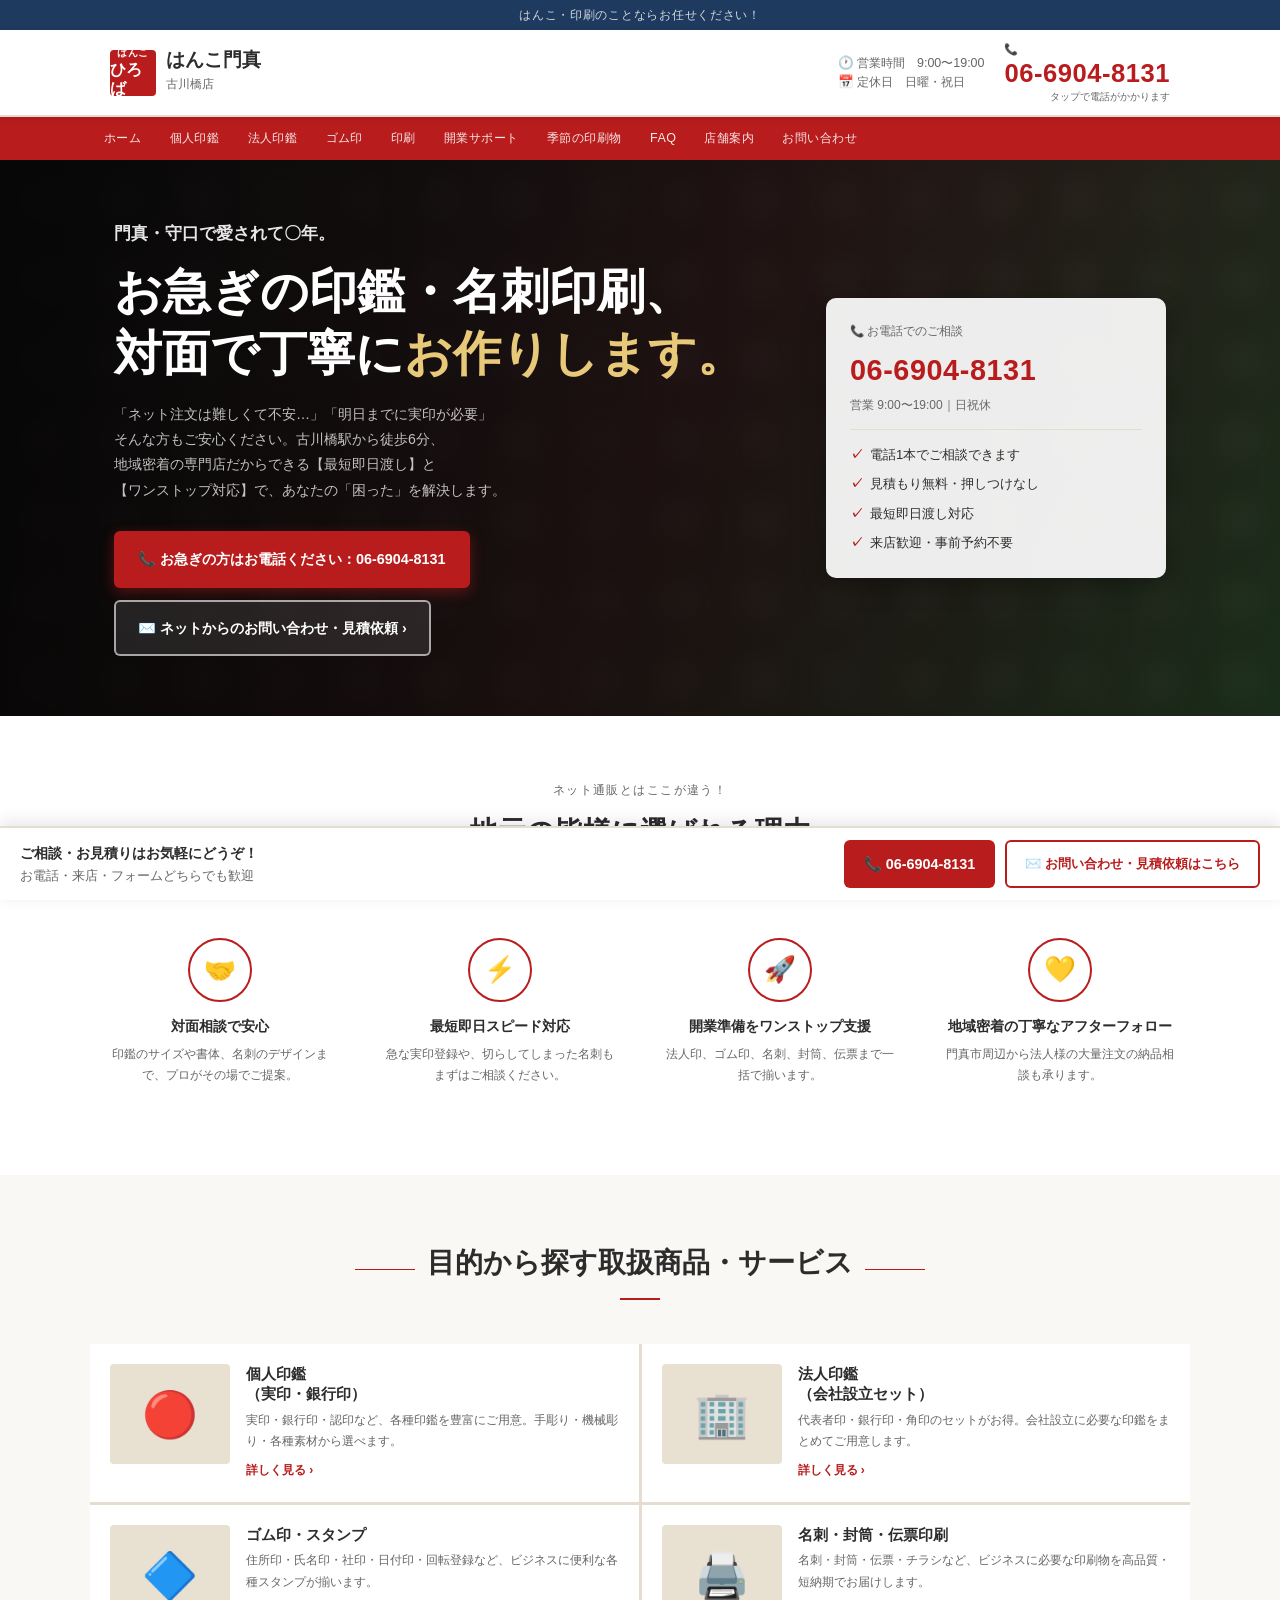
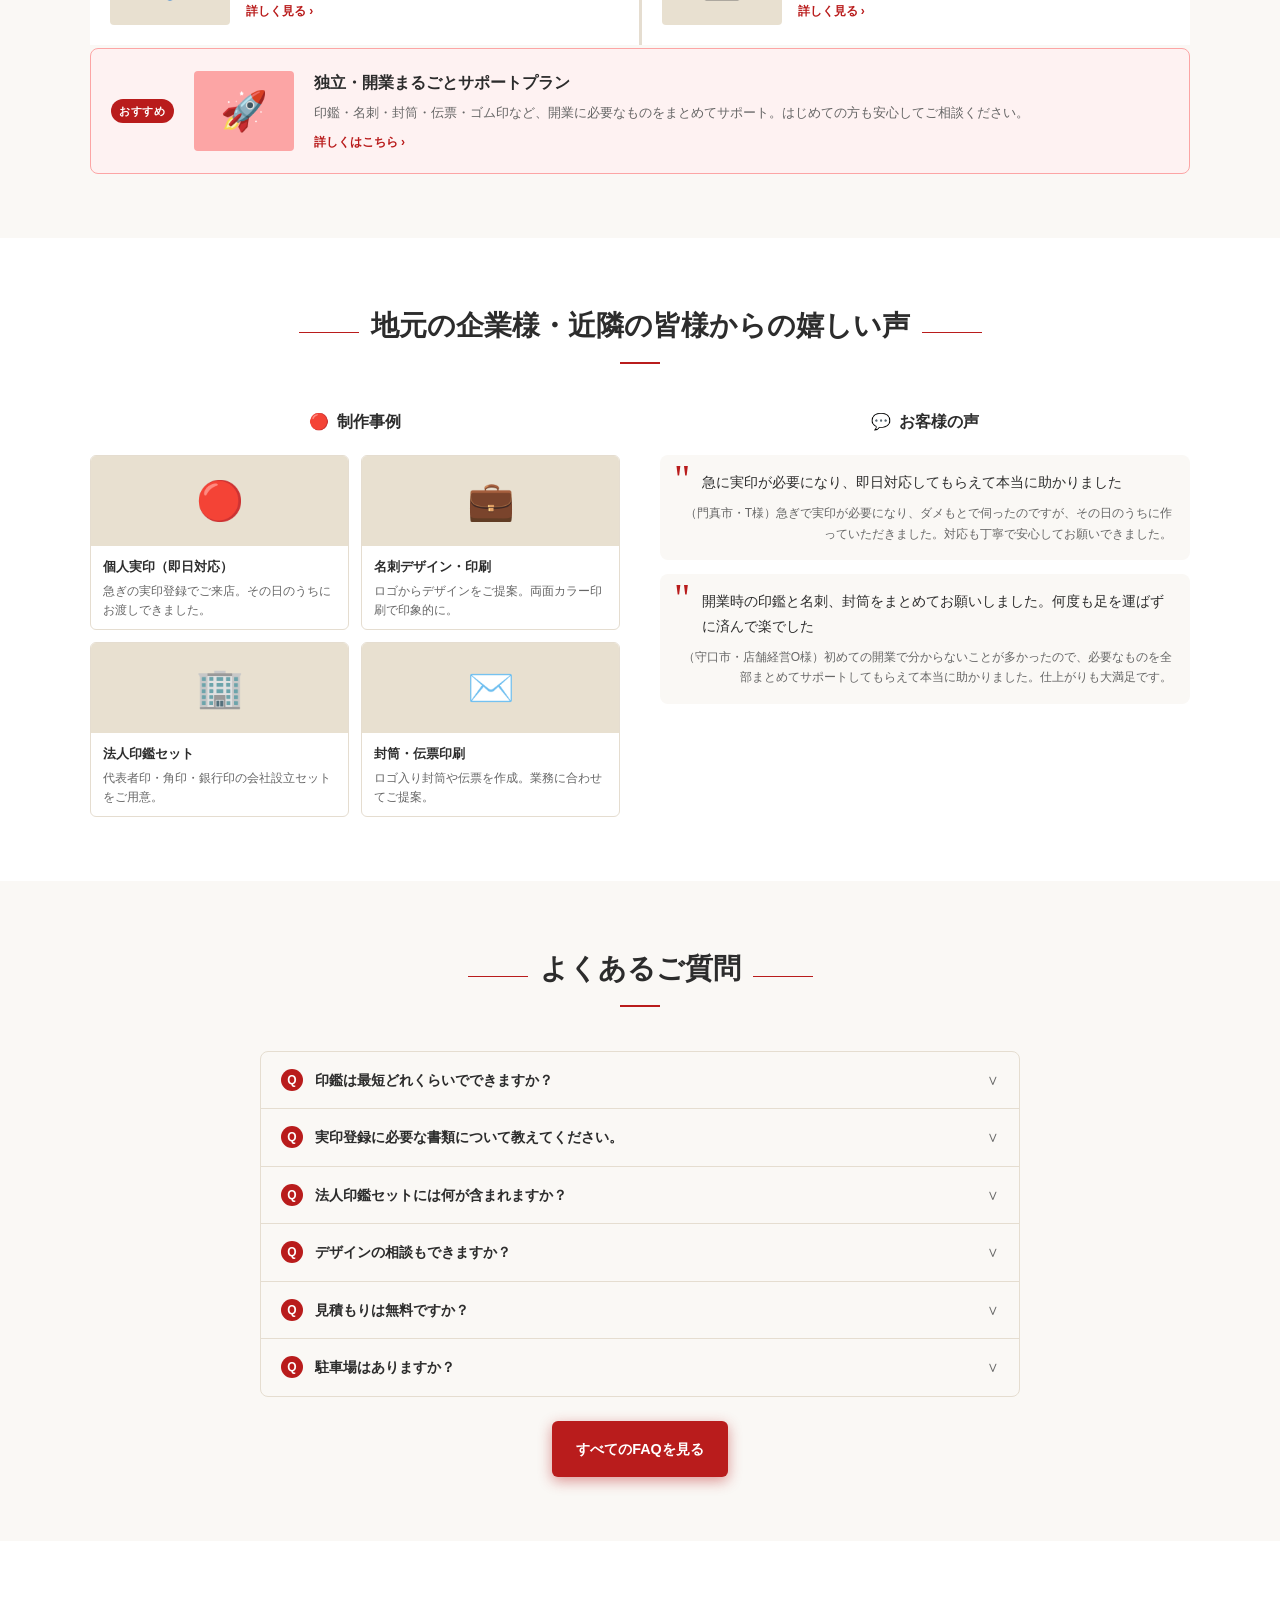
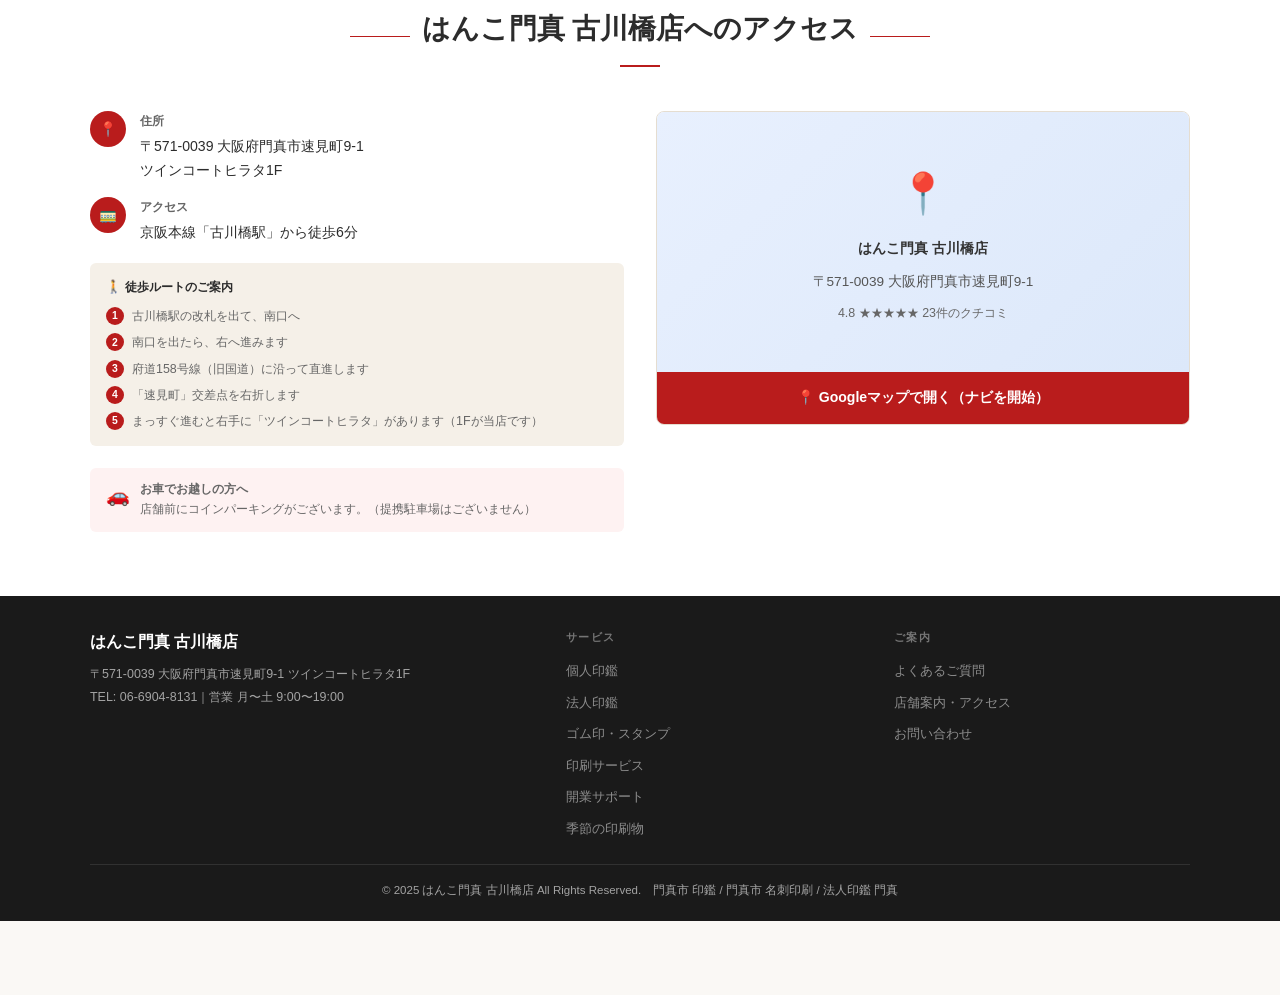
==== index.html @ b967c5ac "Rename hanko_kadoma.html to index.html" ====
<!DOCTYPE html>
<html lang="ja">
<head>
<meta charset="UTF-8">
<meta name="viewport" content="width=device-width, initial-scale=1.0">
<title>はんこ門真 古川橋店｜門真市の印鑑・印刷専門店</title>
<meta name="description" content="門真市の印鑑・印刷専門店「はんこ門真 古川橋店」。個人印鑑・法人印鑑・ゴム印・名刺印刷・開業サポートまでワンストップ対応。古川橋駅徒歩6分。最短即日渡し。門真市・守口市・寝屋川市・大東市の皆様へ。">
<meta name="keywords" content="門真市 印鑑,門真市 はんこ,門真市 ゴム印,門真市 名刺印刷,法人印鑑 門真,開業印鑑 門真">
<style>
:root{
  --red:#b91c1c;--red-dark:#991b1b;--red-light:#fef2f2;
  --navy:#1e3a5f;--gold:#b5922a;
  --bg:#faf8f5;--white:#fff;--text:#2c2c2c;--sub:#666;
  --border:#e5ddd0;--light:#f5f0e8;
  --radius:6px;--shadow:0 2px 12px rgba(0,0,0,.1);
}
*{margin:0;padding:0;box-sizing:border-box;}
html{scroll-behavior:smooth;}
body{font-family:'Hiragino Kaku Gothic ProN','Yu Gothic','Meiryo',sans-serif;color:var(--text);background:var(--bg);font-size:15px;line-height:1.7;}
a{color:inherit;text-decoration:none;}

/* ── TOP BAR ── */
.topbar{background:var(--navy);color:rgba(255,255,255,.8);font-size:.75rem;text-align:center;padding:5px 16px;letter-spacing:.06em;}

/* ── HEADER ── */
header{background:#fff;border-bottom:2px solid var(--border);position:sticky;top:0;z-index:200;box-shadow:0 2px 8px rgba(0,0,0,.08);}
.hd-inner{max-width:1100px;margin:0 auto;display:flex;align-items:center;justify-content:space-between;padding:10px 20px;gap:12px;}
.hd-logo{display:flex;align-items:center;gap:10px;}
.logo-mark{background:var(--red);color:#fff;font-size:.65rem;font-weight:700;width:46px;height:46px;display:flex;flex-direction:column;align-items:center;justify-content:center;border-radius:4px;line-height:1.2;letter-spacing:.04em;flex-shrink:0;}
.logo-mark b{font-size:1rem;}
.logo-text h1{font-size:1.2rem;font-weight:700;color:var(--text);line-height:1;}
.logo-text small{font-size:.75rem;color:var(--sub);}
.hd-info{display:flex;align-items:center;gap:20px;}
.hd-hours{font-size:.78rem;color:var(--sub);line-height:1.5;}
.hd-hours span{display:block;}
.hd-tel-wrap{text-align:right;}
.hd-tel-label{font-size:.7rem;color:var(--sub);display:flex;align-items:center;gap:4px;}
.hd-tel{font-size:1.6rem;font-weight:700;color:var(--red);letter-spacing:.02em;line-height:1.1;}
.hd-tel-sub{font-size:.65rem;color:var(--sub);}

/* ── NAV ── */
nav{background:var(--red);}
.nav-inner{max-width:1100px;margin:0 auto;display:flex;overflow-x:auto;}
.nav-inner a{color:rgba(255,255,255,.9);padding:11px 14px;font-size:.78rem;white-space:nowrap;letter-spacing:.04em;transition:background .15s;}
.nav-inner a:hover{background:rgba(255,255,255,.15);}
.hamburger{display:none;background:none;border:none;cursor:pointer;padding:8px;flex-shrink:0;}
.hamburger span{display:block;width:22px;height:2px;background:var(--text);margin:4px 0;transition:.3s;}

/* ── PAGE SWITCHER ── */
.page{display:none;}
.page.active{display:block;}

/* ── HERO ── */
.hero{background:linear-gradient(120deg,#1a1a1a 0%,#2d1a1a 50%,#1a2d1a 100%);min-height:520px;display:flex;align-items:center;position:relative;overflow:hidden;}
.hero-bg{position:absolute;inset:0;background:url("data:image/svg+xml,%3Csvg width='80' height='80' viewBox='0 0 80 80' xmlns='http://www.w3.org/2000/svg'%3E%3Cg fill='%23fff' fill-opacity='0.015'%3E%3Ccircle cx='40' cy='40' r='30'/%3E%3Ccircle cx='40' cy='40' r='20'/%3E%3Ccircle cx='40' cy='40' r='10'/%3E%3C/g%3E%3C/svg%3E") repeat;opacity:.4;}
.hero-overlay{position:absolute;inset:0;background:linear-gradient(90deg,rgba(0,0,0,.75) 0%,rgba(0,0,0,.3) 60%,transparent 100%);}
.hero-inner{max-width:1100px;margin:0 auto;padding:60px 24px;position:relative;z-index:1;display:grid;grid-template-columns:1fr 340px;gap:40px;align-items:center;width:100%;}
.hero-catch{font-size:clamp(2rem,5vw,3rem);font-weight:700;color:#fff;line-height:1.3;margin-bottom:16px;font-family:'Hiragino Mincho ProN','Yu Mincho',serif;}
.hero-catch span{color:#e8c97a;}
.hero-sub-catch{font-size:1.05rem;color:rgba(255,255,255,.9);margin-bottom:12px;font-weight:700;}
.hero-desc{font-size:.88rem;color:rgba(255,255,255,.75);line-height:1.8;margin-bottom:28px;}
.hero-btns{display:flex;gap:12px;flex-wrap:wrap;}
.btn-red{background:var(--red);color:#fff;padding:16px 24px;border-radius:var(--radius);font-size:.9rem;font-weight:700;display:inline-flex;align-items:center;gap:8px;transition:background .2s,transform .2s;box-shadow:0 4px 14px rgba(185,28,28,.45);}
.btn-red:hover{background:var(--red-dark);transform:translateY(-2px);}
.btn-red-outline{background:rgba(255,255,255,.1);color:#fff;border:2px solid rgba(255,255,255,.6);padding:14px 22px;border-radius:var(--radius);font-size:.9rem;font-weight:700;display:inline-flex;align-items:center;gap:8px;transition:all .2s;}
.btn-red-outline:hover{background:rgba(255,255,255,.2);}
.hero-card{background:rgba(255,255,255,.92);border-radius:10px;padding:24px;box-shadow:0 8px 24px rgba(0,0,0,.25);}
.hcard-tel-label{font-size:.72rem;color:var(--sub);margin-bottom:4px;}
.hcard-tel{font-size:1.8rem;font-weight:700;color:var(--red);letter-spacing:.02em;}
.hcard-tel a{color:var(--red);}
.hcard-hours{font-size:.75rem;color:var(--sub);margin-bottom:14px;}
.hcard-divider{border:none;border-top:1px solid var(--border);margin:14px 0;}
.hcard-pts{list-style:none;display:flex;flex-direction:column;gap:7px;}
.hcard-pts li{font-size:.82rem;color:var(--text);display:flex;align-items:center;gap:7px;}
.hcard-pts li::before{content:'✓';color:var(--red);font-weight:700;}

/* ── SECTION BASE ── */
section{padding:64px 20px;}
.sec-inner{max-width:1100px;margin:0 auto;}
.sec-hdg{text-align:center;margin-bottom:44px;}
.sec-hdg .label{font-size:.75rem;color:var(--sub);letter-spacing:.12em;margin-bottom:8px;}
.sec-hdg h2{font-size:clamp(1.3rem,3vw,1.75rem);font-weight:700;color:var(--text);position:relative;display:inline-block;padding-bottom:14px;}
.sec-hdg h2::after{content:'';position:absolute;bottom:0;left:50%;transform:translateX(-50%);width:40px;height:2px;background:var(--red);}
.sec-hdg h2 .deco{display:block;width:60px;height:1px;background:var(--border);margin:0 auto 0;}
.divider-line{display:flex;align-items:center;gap:12px;justify-content:center;margin-bottom:8px;}
.divider-line::before,.divider-line::after{content:'';flex:1;max-width:60px;height:1px;background:var(--red);}

/* ── REASONS ── */
.reasons{background:#fff;}
.reasons-grid{display:grid;grid-template-columns:repeat(4,1fr);gap:20px;}
.reason-card{text-align:center;padding:24px 16px;}
.reason-icon{width:64px;height:64px;border:2px solid var(--red);border-radius:50%;display:flex;align-items:center;justify-content:center;margin:0 auto 14px;font-size:1.6rem;}
.reason-card h3{font-size:.9rem;font-weight:700;color:var(--text);margin-bottom:8px;line-height:1.4;}
.reason-card p{font-size:.78rem;color:var(--sub);line-height:1.7;}

/* ── SERVICES GRID ── */
.services{background:var(--bg);}
.srv-grid{display:grid;grid-template-columns:1fr 1fr;gap:3px;background:var(--border);}
.srv-card{background:#fff;display:flex;gap:16px;padding:20px;cursor:pointer;transition:background .15s;}
.srv-card:hover{background:#fdf5f5;}
.srv-img{width:120px;height:100px;flex-shrink:0;background:#e8e0d0;border-radius:4px;overflow:hidden;display:flex;align-items:center;justify-content:center;font-size:2.8rem;}
.srv-body h3{font-size:.95rem;font-weight:700;color:var(--text);margin-bottom:6px;line-height:1.3;}
.srv-body p{font-size:.78rem;color:var(--sub);line-height:1.7;}
.srv-more{display:inline-flex;align-items:center;gap:4px;color:var(--red);font-size:.75rem;font-weight:700;margin-top:8px;}
.srv-featured{background:var(--red-light);border:1px solid #fca5a5;border-radius:8px;padding:20px;margin-top:3px;display:flex;gap:20px;align-items:center;cursor:pointer;transition:background .15s;}
.srv-featured:hover{background:#fee2e2;}
.srv-feat-badge{background:var(--red);color:#fff;font-size:.68rem;font-weight:700;padding:3px 8px;border-radius:20px;letter-spacing:.06em;white-space:nowrap;}
.srv-feat-img{width:100px;height:80px;flex-shrink:0;background:#fca5a5;border-radius:4px;display:flex;align-items:center;justify-content:center;font-size:2.4rem;}
.srv-feat-body h3{font-size:1rem;font-weight:700;color:var(--text);margin-bottom:6px;}
.srv-feat-body p{font-size:.8rem;color:var(--sub);line-height:1.7;}

/* ── WORKS + VOICE ── */
.social-proof{background:#fff;}
.sp-grid{display:grid;grid-template-columns:1fr 1fr;gap:40px;align-items:start;}
.sp-left h3,.sp-right h3{font-size:1rem;font-weight:700;text-align:center;margin-bottom:20px;display:flex;align-items:center;justify-content:center;gap:8px;color:var(--text);}
.sp-left h3::before{content:'🔴';}
.sp-right h3::before{content:'💬';}
.works-grid{display:grid;grid-template-columns:1fr 1fr;gap:12px;}
.work-card{border:1px solid var(--border);border-radius:var(--radius);overflow:hidden;}
.work-img{height:90px;background:#e8e0d0;display:flex;align-items:center;justify-content:center;font-size:2.4rem;}
.work-body{padding:10px 12px;}
.work-body h4{font-size:.82rem;font-weight:700;color:var(--text);margin-bottom:4px;}
.work-body p{font-size:.72rem;color:var(--sub);line-height:1.6;}
.voice-list{display:flex;flex-direction:column;gap:14px;}
.voice-card{background:var(--bg);border-radius:8px;padding:16px 18px;position:relative;}
.voice-card::before{content:'"';font-size:2.5rem;color:var(--red);line-height:.8;position:absolute;top:8px;left:14px;font-family:serif;}
.voice-text{font-size:.85rem;color:var(--text);line-height:1.8;padding-left:24px;margin-bottom:8px;font-weight:500;}
.voice-name{font-size:.75rem;color:var(--sub);text-align:right;}

/* ── FAQ ── */
.faq{background:var(--bg);}
.faq-list{max-width:760px;margin:0 auto;display:flex;flex-direction:column;gap:0;border:1px solid var(--border);border-radius:8px;overflow:hidden;}
.faq-item{border-bottom:1px solid var(--border);}
.faq-item:last-child{border-bottom:none;}
.faq-q{display:flex;align-items:flex-start;gap:12px;padding:16px 20px;cursor:pointer;transition:background .15s;}
.faq-q:hover{background:var(--light);}
.faq-q-icon{background:var(--red);color:#fff;width:22px;height:22px;border-radius:50%;display:flex;align-items:center;justify-content:center;font-size:.75rem;font-weight:700;flex-shrink:0;margin-top:1px;}
.faq-q-text{flex:1;font-size:.9rem;font-weight:700;}
.faq-toggle{color:var(--sub);font-size:.9rem;transition:transform .2s;flex-shrink:0;}
.faq-toggle.open{transform:rotate(180deg);}
.faq-a{display:none;padding:0 20px 16px 54px;}
.faq-a.open{display:block;}
.faq-a p{font-size:.85rem;color:var(--sub);line-height:1.8;}

/* ── ACCESS ── */
.access-section{background:#fff;}
.access-grid{display:grid;grid-template-columns:1fr 1fr;gap:32px;align-items:start;}
.access-info{display:flex;flex-direction:column;gap:14px;}
.access-row{display:flex;gap:14px;align-items:flex-start;}
.access-icon{width:36px;height:36px;background:var(--red);border-radius:50%;display:flex;align-items:center;justify-content:center;font-size:.9rem;flex-shrink:0;color:#fff;}
.access-detail h4{font-size:.78rem;font-weight:700;color:var(--sub);margin-bottom:3px;}
.access-detail p{font-size:.88rem;color:var(--text);line-height:1.7;}
.access-walk{background:var(--light);border-radius:6px;padding:14px 16px;margin-top:4px;}
.access-walk h4{font-size:.78rem;font-weight:700;margin-bottom:8px;color:var(--text);}
.access-walk ol{list-style:none;counter-reset:walk;display:flex;flex-direction:column;gap:5px;}
.access-walk li{font-size:.78rem;color:var(--sub);display:flex;gap:8px;align-items:flex-start;}
.access-walk li::before{counter-increment:walk;content:counter(walk);background:var(--red);color:#fff;width:18px;height:18px;border-radius:50%;display:flex;align-items:center;justify-content:center;font-size:.65rem;font-weight:700;flex-shrink:0;margin-top:1px;}
.access-car{background:var(--red-light);border-radius:6px;padding:12px 16px;margin-top:8px;display:flex;gap:10px;align-items:flex-start;}
.access-car-icon{font-size:1.2rem;flex-shrink:0;}
.access-car p{font-size:.78rem;color:var(--sub);line-height:1.6;}
.map-box{border-radius:8px;overflow:hidden;border:1px solid var(--border);}
.map-placeholder-new{height:260px;background:linear-gradient(135deg,#e8f0fe,#dce8fa);display:flex;flex-direction:column;align-items:center;justify-content:center;gap:10px;color:#555;font-size:.85rem;}
.btn-map{background:var(--red);color:#fff;padding:14px 20px;display:flex;align-items:center;justify-content:center;gap:8px;font-size:.88rem;font-weight:700;width:100%;}

/* ── STICKY CTA BAR ── */
.cta-bar{background:#fff;border-top:2px solid var(--border);position:sticky;bottom:0;z-index:100;padding:12px 20px;display:flex;align-items:center;justify-content:space-between;gap:12px;box-shadow:0 -4px 16px rgba(0,0,0,.1);}
.cta-bar-left{font-size:.82rem;color:var(--sub);}
.cta-bar-left strong{color:var(--text);font-size:.9rem;display:block;}
.cta-bar-right{display:flex;gap:10px;flex-shrink:0;}
.cta-tel-btn{background:var(--red);color:#fff;padding:12px 20px;border-radius:var(--radius);font-size:.9rem;font-weight:700;display:flex;align-items:center;gap:6px;white-space:nowrap;}
.cta-form-btn{background:#fff;color:var(--red);border:2px solid var(--red);padding:10px 18px;border-radius:var(--radius);font-size:.82rem;font-weight:700;display:flex;align-items:center;gap:6px;white-space:nowrap;cursor:pointer;}

/* ── FOOTER ── */
footer{background:#1a1a1a;color:rgba(255,255,255,.6);padding:32px 20px 20px;}
.footer-inner{max-width:1100px;margin:0 auto;}
.footer-top{display:grid;grid-template-columns:1.5fr 1fr 1fr;gap:32px;margin-bottom:24px;}
.footer-brand h3{color:#fff;font-size:1rem;margin-bottom:8px;}
.footer-brand p{font-size:.78rem;line-height:1.8;}
.footer-links h4{color:rgba(255,255,255,.4);font-size:.7rem;letter-spacing:.12em;margin-bottom:10px;}
.footer-links ul{list-style:none;display:flex;flex-direction:column;gap:6px;}
.footer-links a{font-size:.8rem;color:rgba(255,255,255,.5);transition:color .15s;}
.footer-links a:hover{color:#fff;}
.footer-bottom{border-top:1px solid rgba(255,255,255,.1);padding-top:16px;text-align:center;font-size:.72rem;}

/* ── INNER PAGES ── */
.page-hero-sm{background:linear-gradient(135deg,var(--navy),#122840);padding:48px 20px 40px;text-align:center;}
.page-hero-sm h1{color:#fff;font-size:clamp(1.4rem,3vw,1.9rem);margin-bottom:8px;}
.page-hero-sm p{color:rgba(255,255,255,.7);font-size:.88rem;}
.breadcrumb{background:var(--light);padding:10px 20px;font-size:.78rem;color:var(--sub);}
.breadcrumb a{color:var(--navy);}
.page-body{max-width:900px;margin:0 auto;padding:48px 20px 64px;}
.page-body h2{font-size:1.15rem;color:var(--navy);border-left:4px solid var(--red);padding-left:12px;margin:32px 0 14px;}
.page-body p{font-size:.9rem;color:var(--text);line-height:1.9;margin-bottom:12px;}
.item-grid{display:grid;grid-template-columns:repeat(auto-fit,minmax(200px,1fr));gap:14px;margin:16px 0;}
.item-card{background:var(--light);border:1px solid var(--border);border-radius:8px;padding:18px;text-align:center;}
.item-card .ic{font-size:1.8rem;margin-bottom:8px;}
.item-card h3{font-size:.88rem;font-weight:700;color:var(--navy);margin-bottom:6px;}
.item-card p{font-size:.78rem;color:var(--sub);line-height:1.6;}
.contact-form{background:var(--light);border:1px solid var(--border);border-radius:8px;padding:28px;}
.form-row{margin-bottom:16px;}
.form-row label{display:block;font-size:.84rem;font-weight:700;color:var(--text);margin-bottom:5px;}
.req{color:var(--red);font-size:.72rem;margin-left:4px;}
.form-row input,.form-row textarea,.form-row select{width:100%;padding:11px 13px;border:1px solid var(--border);border-radius:4px;font-size:.9rem;background:#fff;font-family:inherit;}
.form-row textarea{height:110px;resize:vertical;}

/* ── RESPONSIVE ── */
@media(max-width:768px){
  .hd-inner{flex-wrap:wrap;padding:10px 14px;}
  .hd-info{flex-direction:column;align-items:flex-end;gap:4px;}
  .hero-inner{grid-template-columns:1fr;}
  .hero-card{display:none;}
  .reasons-grid{grid-template-columns:1fr 1fr;}
  .srv-grid{grid-template-columns:1fr;}
  .sp-grid{grid-template-columns:1fr;}
  .access-grid{grid-template-columns:1fr;}
  .footer-top{grid-template-columns:1fr;}
  .cta-bar-left{display:none;}
}
</style>
</head>
<body>

<div class="topbar">はんこ・印刷のことならお任せください！</div>

<!-- HEADER -->
<header>
  <div class="hd-inner">
    <div class="hd-logo">
      <div class="logo-mark"><span>はんこ</span><b>ひろば</b></div>
      <div class="logo-text">
        <h1>はんこ門真</h1>
        <small>古川橋店</small>
      </div>
    </div>
    <div class="hd-info">
      <div class="hd-hours">
        <span>🕐 営業時間　9:00〜19:00</span>
        <span>📅 定休日　日曜・祝日</span>
      </div>
      <div class="hd-tel-wrap">
        <div class="hd-tel-label">📞</div>
        <div class="hd-tel"><a href="tel:0669048131">06-6904-8131</a></div>
        <div class="hd-tel-sub">タップで電話がかかります</div>
      </div>
    </div>
  </div>
</header>

<!-- NAV -->
<nav>
  <div class="nav-inner">
    <a href="#" onclick="showPage('home')">ホーム</a>
    <a href="#" onclick="showPage('kojin')">個人印鑑</a>
    <a href="#" onclick="showPage('hojin')">法人印鑑</a>
    <a href="#" onclick="showPage('gomu')">ゴム印</a>
    <a href="#" onclick="showPage('print')">印刷</a>
    <a href="#" onclick="showPage('kaigyo')">開業サポート</a>
    <a href="#" onclick="showPage('kisetu')">季節の印刷物</a>
    <a href="#" onclick="showPage('faq')">FAQ</a>
    <a href="#" onclick="showPage('access')">店舗案内</a>
    <a href="#" onclick="showPage('contact')">お問い合わせ</a>
  </div>
</nav>

<!-- ===== HOME ===== -->
<div id="page-home" class="page active">

<!-- HERO -->
<div class="hero">
  <div class="hero-bg"></div>
  <div class="hero-overlay"></div>
  <div class="hero-inner">
    <div>
      <p class="hero-sub-catch">門真・守口で愛されて〇年。</p>
      <h2 class="hero-catch">お急ぎの印鑑・名刺印刷、<br>対面で丁寧に<span>お作りします。</span></h2>
      <p class="hero-desc">「ネット注文は難しくて不安…」「明日までに実印が必要」<br>そんな方もご安心ください。古川橋駅から徒歩6分、<br>地域密着の専門店だからできる【最短即日渡し】と<br>【ワンストップ対応】で、あなたの「困った」を解決します。</p>
      <div class="hero-btns">
        <a href="tel:0669048131" class="btn-red">📞 お急ぎの方はお電話ください：06-6904-8131</a>
        <a href="#" onclick="showPage('contact')" class="btn-red-outline">✉️ ネットからのお問い合わせ・見積依頼 ›</a>
      </div>
    </div>
    <div class="hero-card">
      <div class="hcard-tel-label">📞 お電話でのご相談</div>
      <div class="hcard-tel"><a href="tel:0669048131">06-6904-8131</a></div>
      <div class="hcard-hours">営業 9:00〜19:00｜日祝休</div>
      <hr class="hcard-divider">
      <ul class="hcard-pts">
        <li>電話1本でご相談できます</li>
        <li>見積もり無料・押しつけなし</li>
        <li>最短即日渡し対応</li>
        <li>来店歓迎・事前予約不要</li>
      </ul>
    </div>
  </div>
</div>

<!-- REASONS -->
<section class="reasons">
  <div class="sec-inner">
    <div class="sec-hdg">
      <p class="label">ネット通販とはここが違う！</p>
      <div class="divider-line"><h2>地元の皆様に選ばれる理由</h2></div>
    </div>
    <div class="reasons-grid">
      <div class="reason-card">
        <div class="reason-icon">🤝</div>
        <h3>対面相談で安心</h3>
        <p>印鑑のサイズや書体、名刺のデザインまで、プロがその場でご提案。</p>
      </div>
      <div class="reason-card">
        <div class="reason-icon">⚡</div>
        <h3>最短即日スピード対応</h3>
        <p>急な実印登録や、切らしてしまった名刺もまずはご相談ください。</p>
      </div>
      <div class="reason-card">
        <div class="reason-icon">🚀</div>
        <h3>開業準備をワンストップ支援</h3>
        <p>法人印、ゴム印、名刺、封筒、伝票まで一括で揃います。</p>
      </div>
      <div class="reason-card">
        <div class="reason-icon">💛</div>
        <h3>地域密着の丁寧なアフターフォロー</h3>
        <p>門真市周辺から法人様の大量注文の納品相談も承ります。</p>
      </div>
    </div>
  </div>
</section>

<!-- SERVICES -->
<section class="services">
  <div class="sec-inner">
    <div class="sec-hdg">
      <div class="divider-line"><h2>目的から探す取扱商品・サービス</h2></div>
    </div>
    <div class="srv-grid">
      <div class="srv-card" onclick="showPage('kojin')">
        <div class="srv-img">🔴</div>
        <div class="srv-body">
          <h3>個人印鑑<br>（実印・銀行印）</h3>
          <p>実印・銀行印・認印など、各種印鑑を豊富にご用意。手彫り・機械彫り・各種素材から選べます。</p>
          <span class="srv-more">詳しく見る ›</span>
        </div>
      </div>
      <div class="srv-card" onclick="showPage('hojin')">
        <div class="srv-img">🏢</div>
        <div class="srv-body">
          <h3>法人印鑑<br>（会社設立セット）</h3>
          <p>代表者印・銀行印・角印のセットがお得。会社設立に必要な印鑑をまとめてご用意します。</p>
          <span class="srv-more">詳しく見る ›</span>
        </div>
      </div>
      <div class="srv-card" onclick="showPage('gomu')">
        <div class="srv-img">🔷</div>
        <div class="srv-body">
          <h3>ゴム印・スタンプ</h3>
          <p>住所印・氏名印・社印・日付印・回転登録など、ビジネスに便利な各種スタンプが揃います。</p>
          <span class="srv-more">詳しく見る ›</span>
        </div>
      </div>
      <div class="srv-card" onclick="showPage('print')">
        <div class="srv-img">🖨️</div>
        <div class="srv-body">
          <h3>名刺・封筒・伝票印刷</h3>
          <p>名刺・封筒・伝票・チラシなど、ビジネスに必要な印刷物を高品質・短納期でお届けします。</p>
          <span class="srv-more">詳しく見る ›</span>
        </div>
      </div>
    </div>
    <div class="srv-featured" onclick="showPage('kaigyo')">
      <span class="srv-feat-badge">おすすめ</span>
      <div class="srv-feat-img">🚀</div>
      <div class="srv-feat-body">
        <h3>独立・開業まるごとサポートプラン</h3>
        <p>印鑑・名刺・封筒・伝票・ゴム印など、開業に必要なものをまとめてサポート。はじめての方も安心してご相談ください。</p>
        <span class="srv-more">詳しくはこちら ›</span>
      </div>
    </div>
  </div>
</section>

<!-- SOCIAL PROOF -->
<section class="social-proof">
  <div class="sec-inner">
    <div class="sec-hdg">
      <div class="divider-line"><h2>地元の企業様・近隣の皆様からの嬉しい声</h2></div>
    </div>
    <div class="sp-grid">
      <div class="sp-left">
        <h3>制作事例</h3>
        <div class="works-grid">
          <div class="work-card">
            <div class="work-img">🔴</div>
            <div class="work-body">
              <h4>個人実印（即日対応）</h4>
              <p>急ぎの実印登録でご来店。その日のうちにお渡しできました。</p>
            </div>
          </div>
          <div class="work-card">
            <div class="work-img">💼</div>
            <div class="work-body">
              <h4>名刺デザイン・印刷</h4>
              <p>ロゴからデザインをご提案。両面カラー印刷で印象的に。</p>
            </div>
          </div>
          <div class="work-card">
            <div class="work-img">🏢</div>
            <div class="work-body">
              <h4>法人印鑑セット</h4>
              <p>代表者印・角印・銀行印の会社設立セットをご用意。</p>
            </div>
          </div>
          <div class="work-card">
            <div class="work-img">✉️</div>
            <div class="work-body">
              <h4>封筒・伝票印刷</h4>
              <p>ロゴ入り封筒や伝票を作成。業務に合わせてご提案。</p>
            </div>
          </div>
        </div>
      </div>
      <div class="sp-right">
        <h3>お客様の声</h3>
        <div class="voice-list">
          <div class="voice-card">
            <p class="voice-text">急に実印が必要になり、即日対応してもらえて本当に助かりました</p>
            <p class="voice-name">（門真市・T様）急ぎで実印が必要になり、ダメもとで伺ったのですが、その日のうちに作っていただきました。対応も丁寧で安心してお願いできました。</p>
          </div>
          <div class="voice-card">
            <p class="voice-text">開業時の印鑑と名刺、封筒をまとめてお願いしました。何度も足を運ばずに済んで楽でした</p>
            <p class="voice-name">（守口市・店舗経営O様）初めての開業で分からないことが多かったので、必要なものを全部まとめてサポートしてもらえて本当に助かりました。仕上がりも大満足です。</p>
          </div>
        </div>
      </div>
    </div>
  </div>
</section>

<!-- FAQ -->
<section class="faq">
  <div class="sec-inner">
    <div class="sec-hdg">
      <div class="divider-line"><h2>よくあるご質問</h2></div>
    </div>
    <div class="faq-list">
      <div class="faq-item">
        <div class="faq-q" onclick="toggleFaq(this)">
          <span class="faq-q-icon">Q</span>
          <span class="faq-q-text">印鑑は最短どれくらいでできますか？</span>
          <span class="faq-toggle">∨</span>
        </div>
        <div class="faq-a"><p>素材や混雑状況によりますが、個人認印や一部の実印・名刺印刷などは最短即日でのお渡しが可能です。まずはお気軽にお電話で納期をご確認ください。</p></div>
      </div>
      <div class="faq-item">
        <div class="faq-q" onclick="toggleFaq(this)">
          <span class="faq-q-icon">Q</span>
          <span class="faq-q-text">実印登録に必要な書類について教えてください。</span>
          <span class="faq-toggle">∨</span>
        </div>
        <div class="faq-a"><p>印鑑登録には本人確認書類（運転免許証・マイナンバーカードなど）が必要です。詳しくはお住まいの市区町村の窓口にご確認ください。店頭でもご相談を承ります。</p></div>
      </div>
      <div class="faq-item">
        <div class="faq-q" onclick="toggleFaq(this)">
          <span class="faq-q-icon">Q</span>
          <span class="faq-q-text">法人印鑑セットには何が含まれますか？</span>
          <span class="faq-toggle">∨</span>
        </div>
        <div class="faq-a"><p>代表者印（丸印）・角印・銀行印の3点が基本セットです。ご用途に合わせてゴム印や名刺とまとめてご注文いただく開業セットもご用意しています。</p></div>
      </div>
      <div class="faq-item">
        <div class="faq-q" onclick="toggleFaq(this)">
          <span class="faq-q-icon">Q</span>
          <span class="faq-q-text">デザインの相談もできますか？</span>
          <span class="faq-toggle">∨</span>
        </div>
        <div class="faq-a"><p>はい。名刺・封筒・チラシのデザインもお任せください。お持ちのロゴデータを持ち込んでいただくことも可能です。まずはご相談ください。</p></div>
      </div>
      <div class="faq-item">
        <div class="faq-q" onclick="toggleFaq(this)">
          <span class="faq-q-icon">Q</span>
          <span class="faq-q-text">見積もりは無料ですか？</span>
          <span class="faq-toggle">∨</span>
        </div>
        <div class="faq-a"><p>はい、見積もりは無料です。電話・来店・フォームどちらからでもお気軽にご相談ください。</p></div>
      </div>
      <div class="faq-item">
        <div class="faq-q" onclick="toggleFaq(this)">
          <span class="faq-q-icon">Q</span>
          <span class="faq-q-text">駐車場はありますか？</span>
          <span class="faq-toggle">∨</span>
        </div>
        <div class="faq-a"><p>店舗前にコインパーキングがございます（提携駐車場はございません）。お車でのご来店も歓迎です。</p></div>
      </div>
    </div>
    <div style="text-align:center;margin-top:24px;"><a href="#" onclick="showPage('faq')" class="btn-red">すべてのFAQを見る</a></div>
  </div>
</section>

<!-- ACCESS -->
<section class="access-section">
  <div class="sec-inner">
    <div class="sec-hdg">
      <div class="divider-line"><h2>はんこ門真 古川橋店へのアクセス</h2></div>
    </div>
    <div class="access-grid">
      <div class="access-info">
        <div class="access-row">
          <div class="access-icon">📍</div>
          <div class="access-detail">
            <h4>住所</h4>
            <p>〒571-0039 大阪府門真市速見町9-1<br>ツインコートヒラタ1F</p>
          </div>
        </div>
        <div class="access-row">
          <div class="access-icon">🚃</div>
          <div class="access-detail">
            <h4>アクセス</h4>
            <p>京阪本線「古川橋駅」から徒歩6分</p>
          </div>
        </div>
        <div class="access-walk">
          <h4>🚶 徒歩ルートのご案内</h4>
          <ol>
            <li>古川橋駅の改札を出て、南口へ</li>
            <li>南口を出たら、右へ進みます</li>
            <li>府道158号線（旧国道）に沿って直進します</li>
            <li>「速見町」交差点を右折します</li>
            <li>まっすぐ進むと右手に「ツインコートヒラタ」があります（1Fが当店です）</li>
          </ol>
        </div>
        <div class="access-car">
          <div class="access-car-icon">🚗</div>
          <p><strong>お車でお越しの方へ</strong><br>店舗前にコインパーキングがございます。（提携駐車場はございません）</p>
        </div>
      </div>
      <div class="map-box">
        <div class="map-placeholder-new">
          <div style="font-size:2.5rem;">📍</div>
          <div style="font-weight:700;color:#333;">はんこ門真 古川橋店</div>
          <div>〒571-0039 大阪府門真市速見町9-1</div>
          <div style="color:#666;font-size:.78rem;">4.8 ★★★★★ 23件のクチコミ</div>
        </div>
        <a href="https://maps.google.com/?q=大阪府門真市速見町9-1" target="_blank" class="btn-map">📍 Googleマップで開く（ナビを開始）</a>
      </div>
    </div>
  </div>
</section>

</div><!-- /page-home -->

<!-- ===== KOJIN ===== -->
<div id="page-kojin" class="page">
  <div class="page-hero-sm"><h1>🔴 個人印鑑</h1><p>実印・銀行印・認印 — 一生ものの印鑑を専門店で</p></div>
  <div class="breadcrumb"><a href="#" onclick="showPage('home')">ホーム</a> › 個人印鑑</div>
  <div class="page-body">
    <p>印鑑は人生の節目に必要な大切なものです。はんこ門真では素材・書体・サイズを店頭でご覧いただきながら、最適な一本をご提案します。</p>
    <h2>取り扱い印鑑の種類</h2>
    <div class="item-grid">
      <div class="item-card"><div class="ic">📋</div><h3>実印</h3><p>不動産・車購入など重要な手続きに。役所に登録する大切な印鑑です。</p></div>
      <div class="item-card"><div class="ic">🏦</div><h3>銀行印</h3><p>口座開設・取引に使用。実印と分けることでセキュリティが高まります。</p></div>
      <div class="item-card"><div class="ic">✅</div><h3>認印</h3><p>日常の受け取り・確認に便利。お手頃な価格からご用意。</p></div>
    </div>
    <h2>豊富な素材・書体</h2>
    <p>チタン・黒水牛・柘・象牙など様々な素材から選べます。書体は篆書・印相体・隷書などご要望に応じてお選びください。</p>
    <div style="text-align:center;margin-top:28px;"><a href="#" onclick="showPage('contact')" class="btn-red">無料相談・見積もりはこちら</a></div>
  </div>
</div>

<!-- ===== HOJIN ===== -->
<div id="page-hojin" class="page">
  <div class="page-hero-sm"><h1>🏢 法人印鑑</h1><p>代表者印・角印・銀行印 — 開業・法人設立をサポート</p></div>
  <div class="breadcrumb"><a href="#" onclick="showPage('home')">ホーム</a> › 法人印鑑</div>
  <div class="page-body">
    <p>会社設立・開業時に必要な法人印鑑を一式まとめてご依頼いただけます。</p>
    <h2>法人印鑑セットの内容</h2>
    <div class="item-grid">
      <div class="item-card"><div class="ic">🔵</div><h3>代表者印（丸印）</h3><p>法務局への登記に必須。会社の顔となる最重要印鑑です。</p></div>
      <div class="item-card"><div class="ic">🟦</div><h3>角印</h3><p>請求書・見積書・契約書など日常業務に広く使用します。</p></div>
      <div class="item-card"><div class="ic">🏦</div><h3>法人銀行印</h3><p>法人口座の開設・決済に必要。代表者印と分けることを推奨します。</p></div>
    </div>
    <div style="text-align:center;margin-top:28px;"><a href="#" onclick="showPage('contact')" class="btn-red">法人セットの見積もりを依頼</a></div>
  </div>
</div>

<!-- ===== GOMU ===== -->
<div id="page-gomu" class="page">
  <div class="page-hero-sm"><h1>🔷 ゴム印・スタンプ</h1><p>業務効率アップの定番アイテム</p></div>
  <div class="breadcrumb"><a href="#" onclick="showPage('home')">ホーム</a> › ゴム印・スタンプ</div>
  <div class="page-body">
    <p>毎日の業務で活躍するゴム印・スタンプ。住所や社名を繰り返し押す手間を省き、業務効率を大幅に改善します。</p>
    <div class="item-grid">
      <div class="item-card"><div class="ic">📮</div><h3>住所印</h3><p>封筒・はがきへの住所記入に。個人・法人どちらも対応。</p></div>
      <div class="item-card"><div class="ic">🏷️</div><h3>社名スタンプ</h3><p>請求書・伝票などへの社名捺印に便利です。</p></div>
      <div class="item-card"><div class="ic">📅</div><h3>日付印・番号印</h3><p>書類管理に欠かせない日付・連番スタンプ。</p></div>
      <div class="item-card"><div class="ic">🔄</div><h3>インク補充・修正</h3><p>シャチハタのインク補充や既存ゴム印の修正も承ります。</p></div>
    </div>
    <div style="text-align:center;margin-top:28px;"><a href="#" onclick="showPage('contact')" class="btn-red">ゴム印のご相談はこちら</a></div>
  </div>
</div>

<!-- ===== PRINT ===== -->
<div id="page-print" class="page">
  <div class="page-hero-sm"><h1>🖨️ 印刷サービス</h1><p>名刺・封筒・チラシ・伝票 — 少部数から対応</p></div>
  <div class="breadcrumb"><a href="#" onclick="showPage('home')">ホーム</a> › 印刷サービス</div>
  <div class="page-body">
    <p>名刺から大判チラシまで、ビジネスに必要な印刷物をまとめてお任せください。</p>
    <div class="item-grid">
      <div class="item-card"><div class="ic">💼</div><h3>名刺</h3><p>個人・法人名刺を100枚〜。デザインテンプレートもご用意。</p></div>
      <div class="item-card"><div class="ic">✉️</div><h3>封筒</h3><p>長3・角2など各サイズ対応。社名・住所の印刷も。</p></div>
      <div class="item-card"><div class="ic">📄</div><h3>伝票・帳票</h3><p>複写伝票・請求書・領収書などオリジナル帳票を制作。</p></div>
      <div class="item-card"><div class="ic">📢</div><h3>チラシ・フライヤー</h3><p>A4・B5などお好みのサイズでご注文いただけます。</p></div>
    </div>
    <div style="text-align:center;margin-top:28px;"><a href="#" onclick="showPage('contact')" class="btn-red">印刷の見積もりを依頼する</a></div>
  </div>
</div>

<!-- ===== KAIGYO ===== -->
<div id="page-kaigyo" class="page">
  <div class="page-hero-sm"><h1>🚀 開業サポート</h1><p>開業に必要なものを一店舗でまとめてご依頼いただけます</p></div>
  <div class="breadcrumb"><a href="#" onclick="showPage('home')">ホーム</a> › 開業サポート</div>
  <div class="page-body">
    <p>「何を揃えればいいかわからない」という方も安心。開業経験豊富なスタッフが必要なものをリストアップし、まとめてご対応します。</p>
    <div class="item-grid">
      <div class="item-card"><div class="ic">🔵</div><h3>法人印鑑3点セット</h3><p>代表者印・角印・銀行印。法務局登記前にご準備を。</p></div>
      <div class="item-card"><div class="ic">💼</div><h3>名刺</h3><p>開業日に間に合うよう早めのご注文をおすすめします。</p></div>
      <div class="item-card"><div class="ic">✉️</div><h3>封筒・レターヘッド</h3><p>社名・住所入り封筒で信頼感をアップ。</p></div>
      <div class="item-card"><div class="ic">📮</div><h3>住所ゴム印</h3><p>日常業務で毎日活躍するゴム印は必需品です。</p></div>
    </div>
    <div style="text-align:center;margin-top:28px;"><a href="#" onclick="showPage('contact')" class="btn-red">開業準備の無料相談はこちら</a></div>
  </div>
</div>

<!-- ===== KISETU ===== -->
<div id="page-kisetu" class="page">
  <div class="page-hero-sm"><h1>🍂 季節の印刷物</h1><p>年賀状・暑中見舞い・挨拶状を毎年丁寧に</p></div>
  <div class="breadcrumb"><a href="#" onclick="showPage('home')">ホーム</a> › 季節の印刷物</div>
  <div class="page-body">
    <div class="item-grid">
      <div class="item-card"><div class="ic">🎍</div><h3>年賀状</h3><p>個人・法人向け年賀状印刷。デザインのご相談も承ります。</p></div>
      <div class="item-card"><div class="ic">🌻</div><h3>暑中見舞い</h3><p>夏のご挨拶に。涼しげなデザインをご提案します。</p></div>
      <div class="item-card"><div class="ic">❄️</div><h3>寒中見舞い</h3><p>年賀状の代わりや喪中のご挨拶に。</p></div>
      <div class="item-card"><div class="ic">📬</div><h3>各種挨拶状</h3><p>移転・開店・改訂挨拶など各種ご対応。</p></div>
    </div>
    <div style="text-align:center;margin-top:28px;"><a href="#" onclick="showPage('contact')" class="btn-red">季節の印刷物を相談する</a></div>
  </div>
</div>

<!-- ===== FAQ PAGE ===== -->
<div id="page-faq" class="page">
  <div class="page-hero-sm"><h1>❓ よくあるご質問</h1><p>お客様からよくいただくご質問をまとめました</p></div>
  <div class="breadcrumb"><a href="#" onclick="showPage('home')">ホーム</a> › よくあるご質問</div>
  <div class="page-body">
    <div class="faq-list">
      <div class="faq-item"><div class="faq-q" onclick="toggleFaq(this)"><span class="faq-q-icon">Q</span><span class="faq-q-text">印鑑は最短どれくらいでできますか？</span><span class="faq-toggle">∨</span></div><div class="faq-a"><p>素材や混雑状況によりますが、個人認印や一部の実印・名刺印刷などは最短即日でのお渡しが可能です。</p></div></div>
      <div class="faq-item"><div class="faq-q" onclick="toggleFaq(this)"><span class="faq-q-icon">Q</span><span class="faq-q-text">実印登録に必要な書類について教えてください。</span><span class="faq-toggle">∨</span></div><div class="faq-a"><p>印鑑登録には本人確認書類（運転免許証・マイナンバーカードなど）が必要です。詳しくは店頭でご相談ください。</p></div></div>
      <div class="faq-item"><div class="faq-q" onclick="toggleFaq(this)"><span class="faq-q-icon">Q</span><span class="faq-q-text">法人印鑑セットには何が含まれますか？</span><span class="faq-toggle">∨</span></div><div class="faq-a"><p>代表者印・角印・銀行印の3点が基本セットです。開業セットとしてゴム印や名刺と合わせてお得にご注文いただけます。</p></div></div>
      <div class="faq-item"><div class="faq-q" onclick="toggleFaq(this)"><span class="faq-q-icon">Q</span><span class="faq-q-text">デザインの相談もできますか？</span><span class="faq-toggle">∨</span></div><div class="faq-a"><p>はい。名刺・封筒・チラシのデザインもお任せください。ロゴデータの持ち込みも可能です。</p></div></div>
      <div class="faq-item"><div class="faq-q" onclick="toggleFaq(this)"><span class="faq-q-icon">Q</span><span class="faq-q-text">見積もりは無料ですか？</span><span class="faq-toggle">∨</span></div><div class="faq-a"><p>はい、見積もりは無料です。電話・来店・フォームどちらからでもお気軽にご相談ください。</p></div></div>
      <div class="faq-item"><div class="faq-q" onclick="toggleFaq(this)"><span class="faq-q-icon">Q</span><span class="faq-q-text">駐車場はありますか？</span><span class="faq-toggle">∨</span></div><div class="faq-a"><p>店舗前にコインパーキングがございます（提携駐車場はございません）。</p></div></div>
      <div class="faq-item"><div class="faq-q" onclick="toggleFaq(this)"><span class="faq-q-icon">Q</span><span class="faq-q-text">古くなった印鑑・ゴム印の修理もできますか？</span><span class="faq-toggle">∨</span></div><div class="faq-a"><p>シャチハタのインク補充や、ゴム印の修正・作り直しにも対応しております。商品をお持ち込みください。</p></div></div>
    </div>
  </div>
</div>

<!-- ===== ACCESS PAGE ===== -->
<div id="page-access" class="page">
  <div class="page-hero-sm"><h1>📍 店舗案内・アクセス</h1><p>お気軽にご来店ください</p></div>
  <div class="breadcrumb"><a href="#" onclick="showPage('home')">ホーム</a> › 店舗案内・アクセス</div>
  <div class="page-body">
    <div class="access-grid">
      <div class="access-info">
        <div class="access-row"><div class="access-icon">📍</div><div class="access-detail"><h4>住所</h4><p>〒571-0039 大阪府門真市速見町9-1 ツインコートヒラタ1F</p></div></div>
        <div class="access-row"><div class="access-icon">📞</div><div class="access-detail"><h4>電話番号</h4><p><a href="tel:0669048131" style="color:var(--red);font-weight:700;">06-6904-8131</a></p></div></div>
        <div class="access-row"><div class="access-icon">🕐</div><div class="access-detail"><h4>営業時間</h4><p>月〜土 9:00〜19:00｜日曜・祝日定休</p></div></div>
        <div class="access-row"><div class="access-icon">🚃</div><div class="access-detail"><h4>アクセス</h4><p>京阪本線「古川橋駅」から徒歩6分</p></div></div>
        <div class="access-walk">
          <h4>🚶 徒歩ルートのご案内</h4>
          <ol>
            <li>古川橋駅の改札を出て、南口へ</li>
            <li>南口を出たら、右へ進みます</li>
            <li>府道158号線（旧国道）に沿って直進します</li>
            <li>「速見町」交差点を右折します</li>
            <li>まっすぐ進むと右手に「ツインコートヒラタ」（1Fが当店）</li>
          </ol>
        </div>
        <div class="access-car"><div class="access-car-icon">🚗</div><p><strong>お車でお越しの方：</strong>店舗前にコインパーキングがございます（提携駐車場はございません）</p></div>
      </div>
      <div class="map-box">
        <div class="map-placeholder-new"><div style="font-size:2.5rem;">📍</div><div style="font-weight:700;color:#333;">はんこ門真 古川橋店</div><div>〒571-0039 大阪府門真市速見町9-1</div></div>
        <a href="https://maps.google.com/?q=大阪府門真市速見町9-1" target="_blank" class="btn-map">📍 Googleマップで開く（ナビを開始）</a>
      </div>
    </div>
  </div>
</div>

<!-- ===== CONTACT ===== -->
<div id="page-contact" class="page">
  <div class="page-hero-sm"><h1>📩 お問い合わせ</h1><p>ご相談・見積もり依頼・ご注文はこちらから</p></div>
  <div class="breadcrumb"><a href="#" onclick="showPage('home')">ホーム</a> › お問い合わせ</div>
  <div class="page-body">
    <p style="text-align:center;margin-bottom:24px;">お電話（<a href="tel:0669048131" style="color:var(--red);font-weight:700;">06-6904-8131</a>）またはフォームにてお気軽にお問い合わせください。</p>
    <div class="contact-form">
      <div class="form-row"><label>お名前<span class="req">※必須</span></label><input type="text" placeholder="例：山田 太郎"></div>
      <div class="form-row"><label>会社名・屋号（法人の場合）</label><input type="text" placeholder="例：株式会社〇〇"></div>
      <div class="form-row"><label>電話番号<span class="req">※必須</span></label><input type="tel" placeholder="例：06-1234-5678"></div>
      <div class="form-row"><label>メールアドレス</label><input type="email" placeholder="例：info@example.com"></div>
      <div class="form-row"><label>お問い合わせ種別<span class="req">※必須</span></label>
        <select><option value="">選択してください</option><option>個人印鑑について</option><option>法人印鑑について</option><option>ゴム印・スタンプについて</option><option>印刷サービスについて</option><option>開業サポートについて</option><option>季節の印刷物について</option><option>見積もり依頼</option><option>その他</option></select>
      </div>
      <div class="form-row"><label>ご相談内容<span class="req">※必須</span></label><textarea placeholder="ご希望の商品・数量・納期などをお聞かせください。"></textarea></div>
      <div style="text-align:center;"><button class="btn-red" style="border:none;cursor:pointer;">送信する</button></div>
    </div>
  </div>
</div>

<!-- FOOTER -->
<footer>
  <div class="footer-inner">
    <div class="footer-top">
      <div class="footer-brand">
        <h3>はんこ門真 古川橋店</h3>
        <p>〒571-0039 大阪府門真市速見町9-1 ツインコートヒラタ1F<br>TEL: 06-6904-8131｜営業 月〜土 9:00〜19:00</p>
      </div>
      <div class="footer-links">
        <h4>サービス</h4>
        <ul>
          <li><a href="#" onclick="showPage('kojin')">個人印鑑</a></li>
          <li><a href="#" onclick="showPage('hojin')">法人印鑑</a></li>
          <li><a href="#" onclick="showPage('gomu')">ゴム印・スタンプ</a></li>
          <li><a href="#" onclick="showPage('print')">印刷サービス</a></li>
          <li><a href="#" onclick="showPage('kaigyo')">開業サポート</a></li>
          <li><a href="#" onclick="showPage('kisetu')">季節の印刷物</a></li>
        </ul>
      </div>
      <div class="footer-links">
        <h4>ご案内</h4>
        <ul>
          <li><a href="#" onclick="showPage('faq')">よくあるご質問</a></li>
          <li><a href="#" onclick="showPage('access')">店舗案内・アクセス</a></li>
          <li><a href="#" onclick="showPage('contact')">お問い合わせ</a></li>
        </ul>
      </div>
    </div>
    <div class="footer-bottom">© 2025 はんこ門真 古川橋店 All Rights Reserved.　門真市 印鑑 / 門真市 名刺印刷 / 法人印鑑 門真</div>
  </div>
</footer>

<!-- STICKY CTA BAR -->
<div class="cta-bar">
  <div class="cta-bar-left">
    <strong>ご相談・お見積りはお気軽にどうぞ！</strong>
    お電話・来店・フォームどちらでも歓迎
  </div>
  <div class="cta-bar-right">
    <a href="tel:0669048131" class="cta-tel-btn">📞 06-6904-8131</a>
    <button class="cta-form-btn" onclick="showPage('contact')">✉️ お問い合わせ・見積依頼はこちら</button>
  </div>
</div>

<script>
function showPage(id){
  document.querySelectorAll('.page').forEach(p=>p.classList.remove('active'));
  var el=document.getElementById('page-'+id);
  if(el){el.classList.add('active');window.scrollTo(0,0);}
}
function toggleFaq(el){
  var a=el.nextElementSibling;
  var t=el.querySelector('.faq-toggle');
  var open=a.classList.contains('open');
  // close all
  document.querySelectorAll('.faq-a').forEach(x=>x.classList.remove('open'));
  document.querySelectorAll('.faq-toggle').forEach(x=>x.classList.remove('open'));
  if(!open){a.classList.add('open');t.classList.add('open');}
}
</script>
</body>
</html>
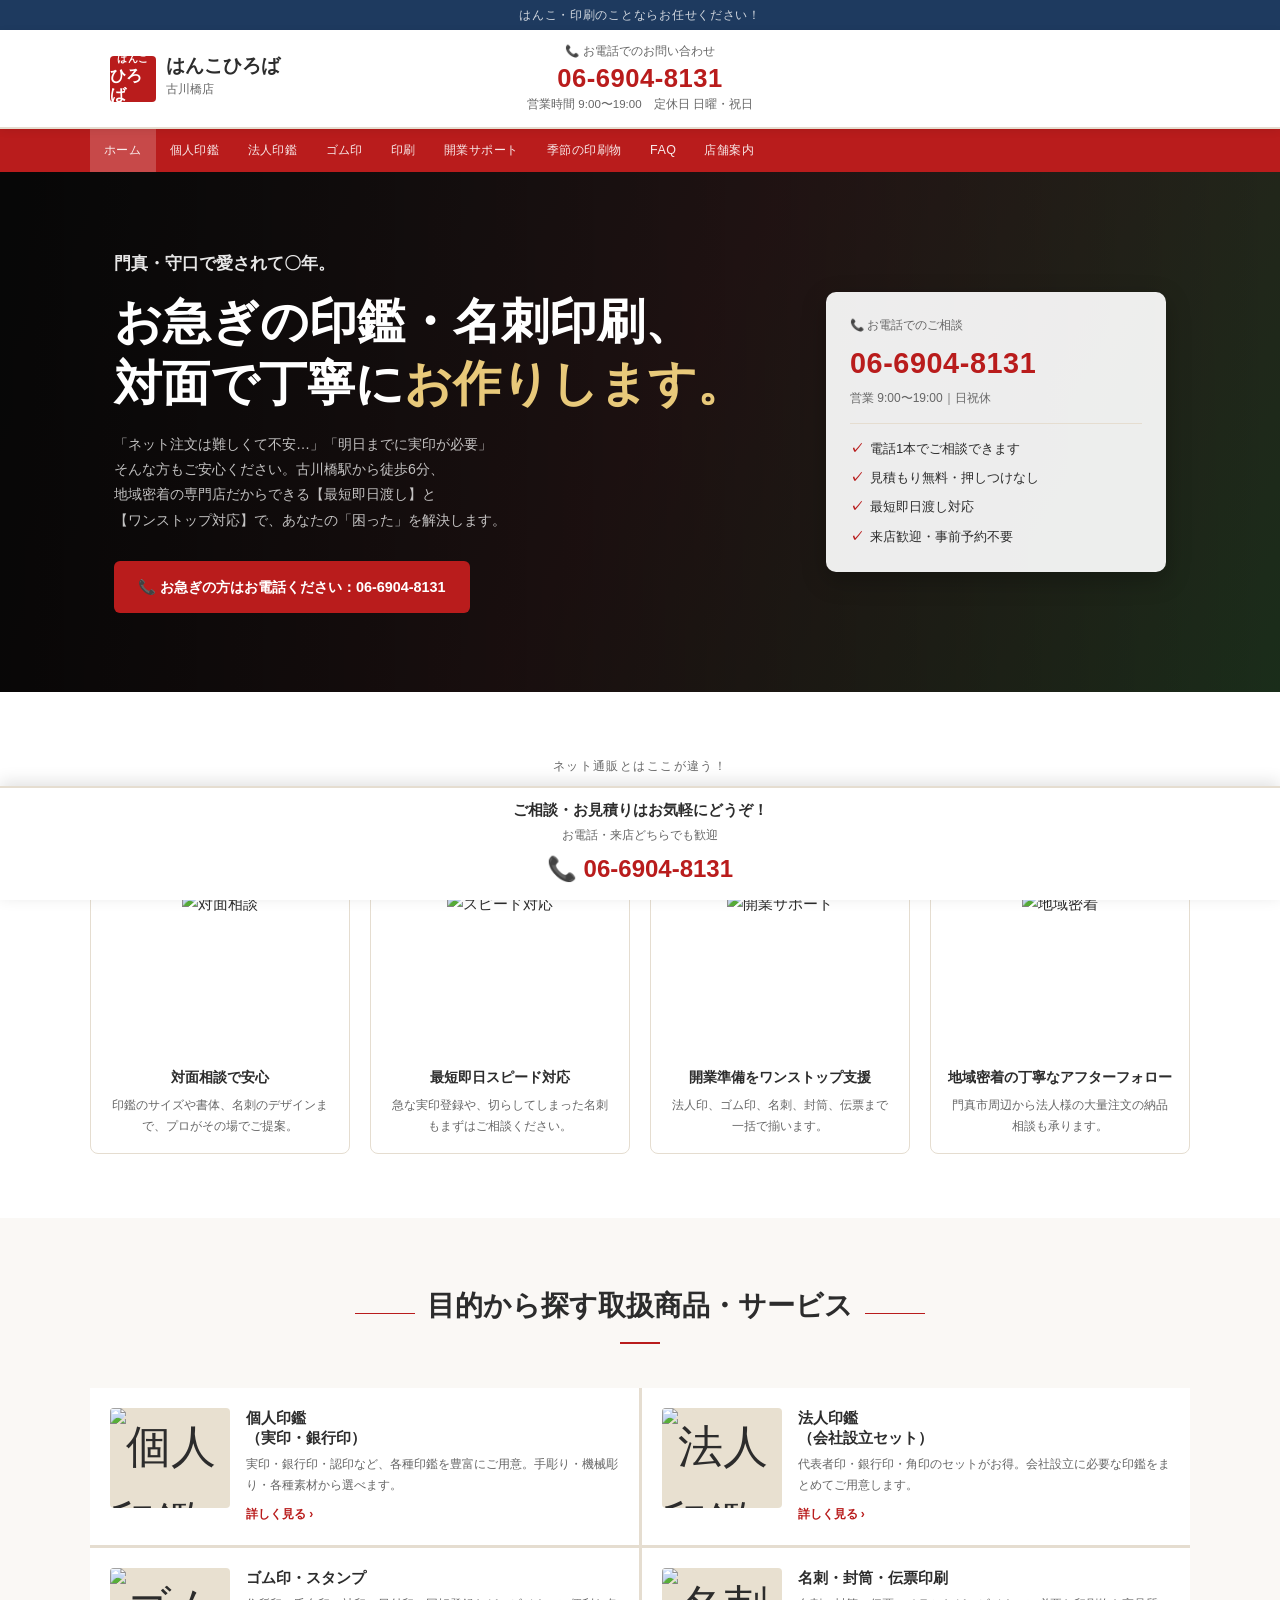
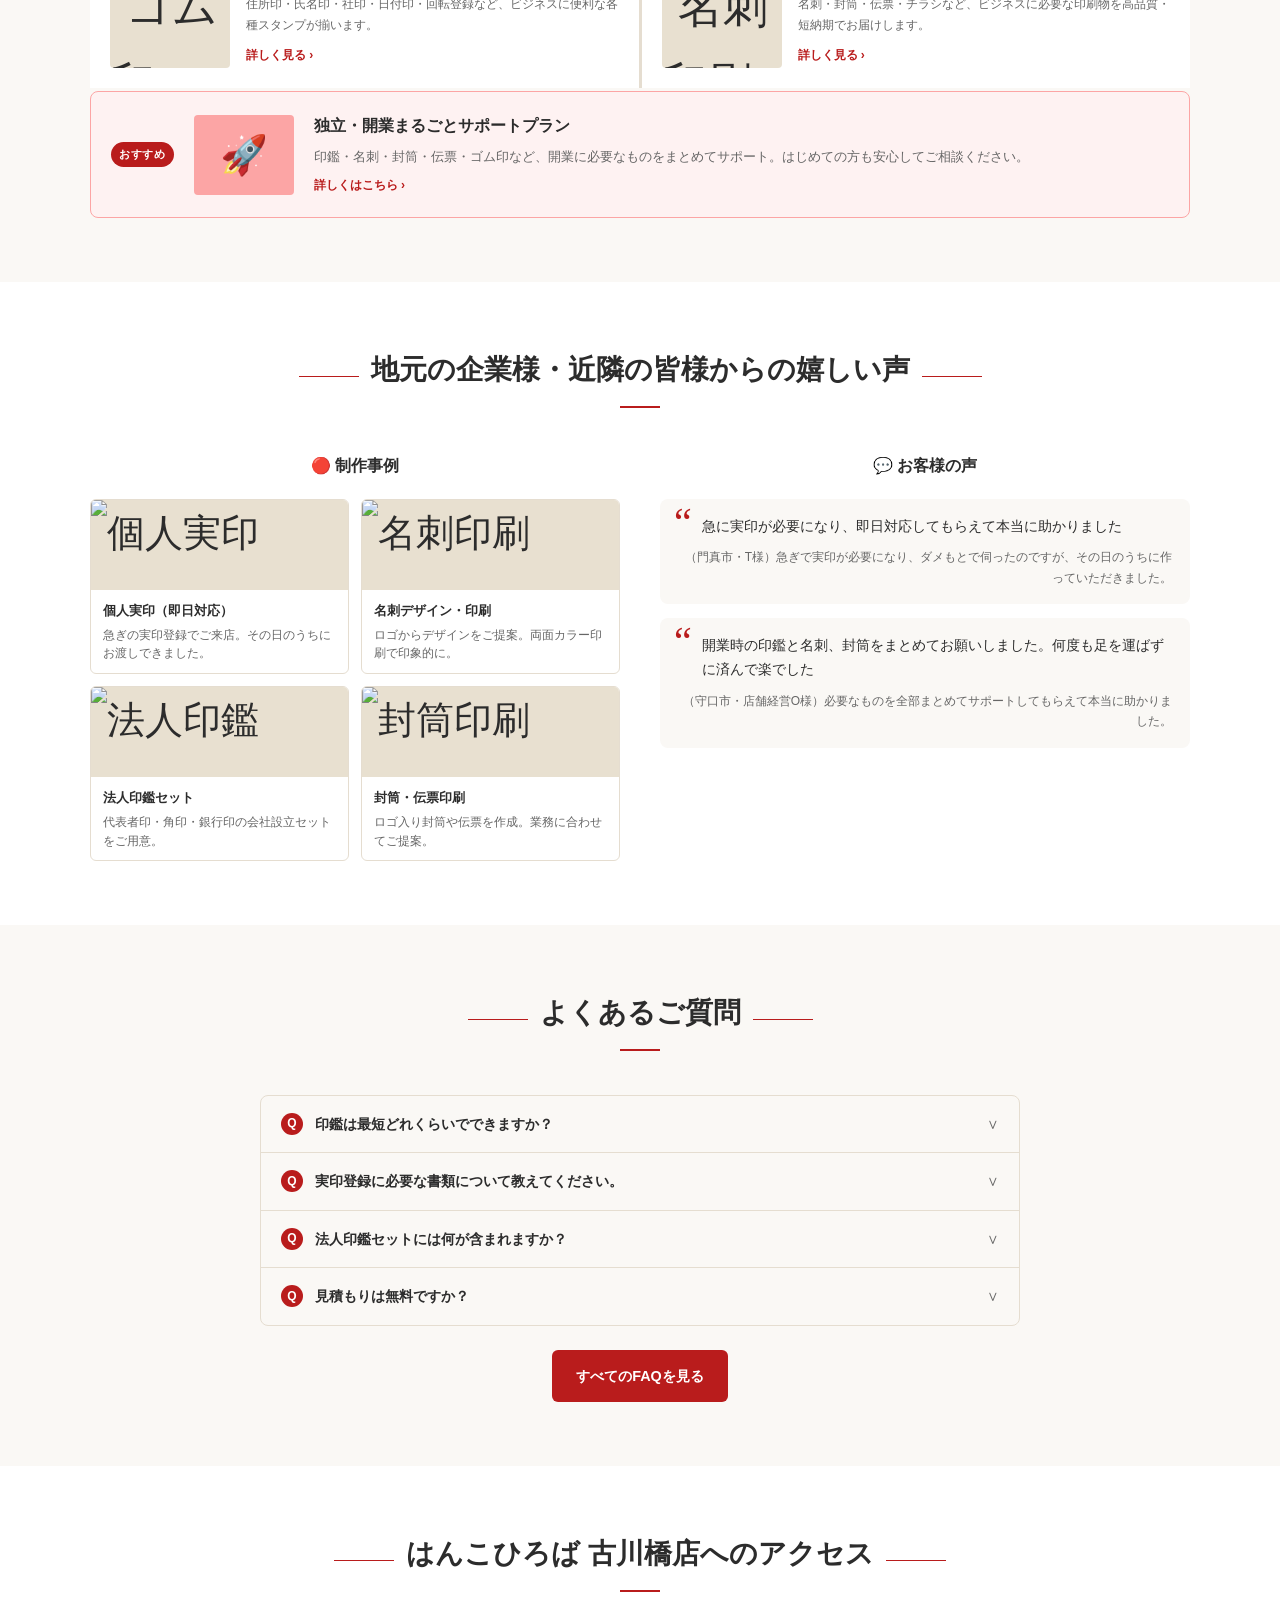
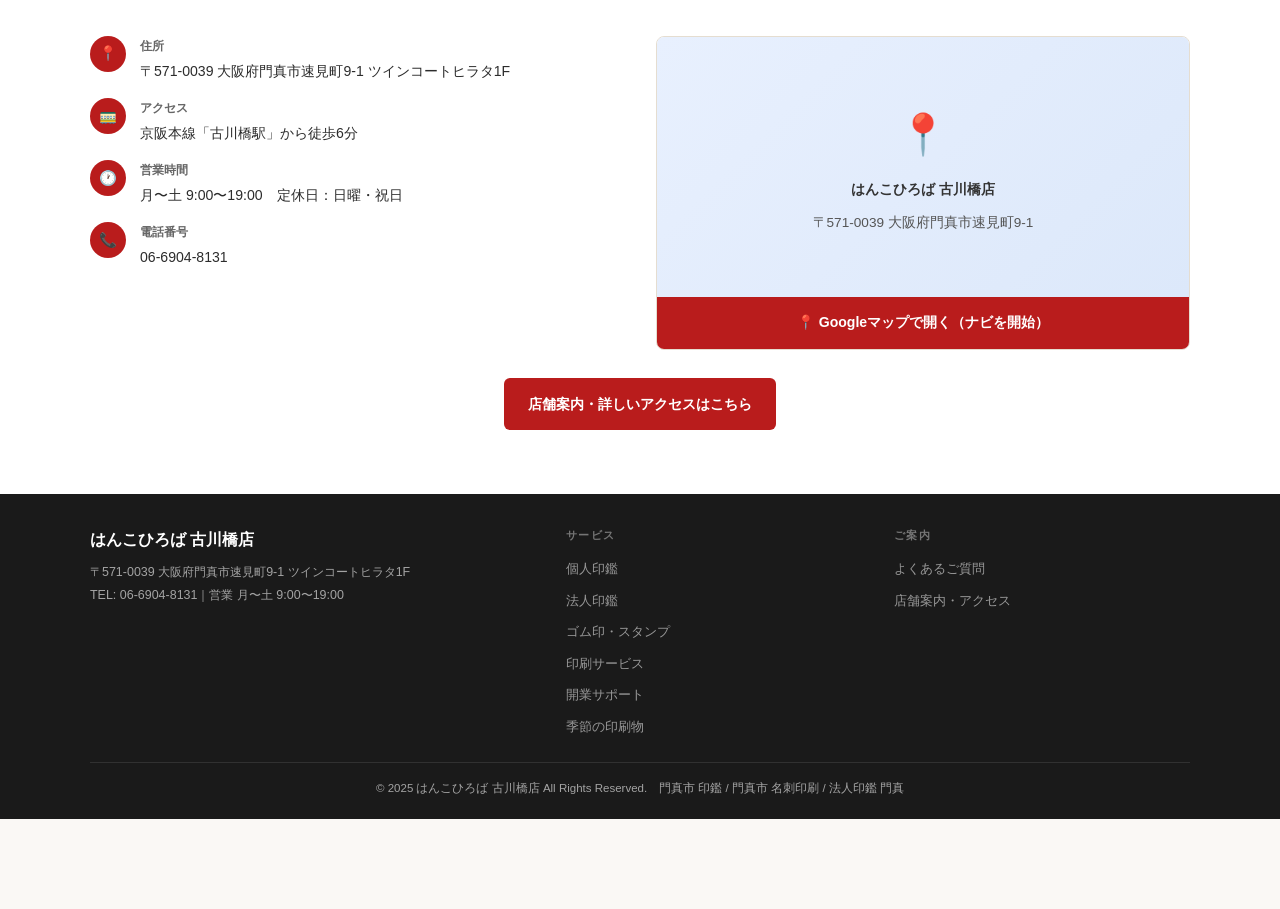
==== commit f441d0fd: "add fail" ====
--- a/index.html
+++ b/index.html
@@ -3,220 +3,10 @@
 <head>
 <meta charset="UTF-8">
 <meta name="viewport" content="width=device-width, initial-scale=1.0">
-<title>はんこ門真 古川橋店｜門真市の印鑑・印刷専門店</title>
-<meta name="description" content="門真市の印鑑・印刷専門店「はんこ門真 古川橋店」。個人印鑑・法人印鑑・ゴム印・名刺印刷・開業サポートまでワンストップ対応。古川橋駅徒歩6分。最短即日渡し。門真市・守口市・寝屋川市・大東市の皆様へ。">
+<title>はんこひろば 古川橋店｜門真市の印鑑・印刷専門店</title>
+<meta name="description" content="門真市の印鑑・印刷専門店「はんこひろば 古川橋店」。個人印鑑・法人印鑑・ゴム印・名刺印刷・開業サポートまでワンストップ対応。古川橋駅徒歩6分。最短即日渡し。">
 <meta name="keywords" content="門真市 印鑑,門真市 はんこ,門真市 ゴム印,門真市 名刺印刷,法人印鑑 門真,開業印鑑 門真">
-<style>
-:root{
-  --red:#b91c1c;--red-dark:#991b1b;--red-light:#fef2f2;
-  --navy:#1e3a5f;--gold:#b5922a;
-  --bg:#faf8f5;--white:#fff;--text:#2c2c2c;--sub:#666;
-  --border:#e5ddd0;--light:#f5f0e8;
-  --radius:6px;--shadow:0 2px 12px rgba(0,0,0,.1);
-}
-*{margin:0;padding:0;box-sizing:border-box;}
-html{scroll-behavior:smooth;}
-body{font-family:'Hiragino Kaku Gothic ProN','Yu Gothic','Meiryo',sans-serif;color:var(--text);background:var(--bg);font-size:15px;line-height:1.7;}
-a{color:inherit;text-decoration:none;}
-
-/* ── TOP BAR ── */
-.topbar{background:var(--navy);color:rgba(255,255,255,.8);font-size:.75rem;text-align:center;padding:5px 16px;letter-spacing:.06em;}
-
-/* ── HEADER ── */
-header{background:#fff;border-bottom:2px solid var(--border);position:sticky;top:0;z-index:200;box-shadow:0 2px 8px rgba(0,0,0,.08);}
-.hd-inner{max-width:1100px;margin:0 auto;display:flex;align-items:center;justify-content:space-between;padding:10px 20px;gap:12px;}
-.hd-logo{display:flex;align-items:center;gap:10px;}
-.logo-mark{background:var(--red);color:#fff;font-size:.65rem;font-weight:700;width:46px;height:46px;display:flex;flex-direction:column;align-items:center;justify-content:center;border-radius:4px;line-height:1.2;letter-spacing:.04em;flex-shrink:0;}
-.logo-mark b{font-size:1rem;}
-.logo-text h1{font-size:1.2rem;font-weight:700;color:var(--text);line-height:1;}
-.logo-text small{font-size:.75rem;color:var(--sub);}
-.hd-info{display:flex;align-items:center;gap:20px;}
-.hd-hours{font-size:.78rem;color:var(--sub);line-height:1.5;}
-.hd-hours span{display:block;}
-.hd-tel-wrap{text-align:right;}
-.hd-tel-label{font-size:.7rem;color:var(--sub);display:flex;align-items:center;gap:4px;}
-.hd-tel{font-size:1.6rem;font-weight:700;color:var(--red);letter-spacing:.02em;line-height:1.1;}
-.hd-tel-sub{font-size:.65rem;color:var(--sub);}
-
-/* ── NAV ── */
-nav{background:var(--red);}
-.nav-inner{max-width:1100px;margin:0 auto;display:flex;overflow-x:auto;}
-.nav-inner a{color:rgba(255,255,255,.9);padding:11px 14px;font-size:.78rem;white-space:nowrap;letter-spacing:.04em;transition:background .15s;}
-.nav-inner a:hover{background:rgba(255,255,255,.15);}
-.hamburger{display:none;background:none;border:none;cursor:pointer;padding:8px;flex-shrink:0;}
-.hamburger span{display:block;width:22px;height:2px;background:var(--text);margin:4px 0;transition:.3s;}
-
-/* ── PAGE SWITCHER ── */
-.page{display:none;}
-.page.active{display:block;}
-
-/* ── HERO ── */
-.hero{background:linear-gradient(120deg,#1a1a1a 0%,#2d1a1a 50%,#1a2d1a 100%);min-height:520px;display:flex;align-items:center;position:relative;overflow:hidden;}
-.hero-bg{position:absolute;inset:0;background:url("data:image/svg+xml,%3Csvg width='80' height='80' viewBox='0 0 80 80' xmlns='http://www.w3.org/2000/svg'%3E%3Cg fill='%23fff' fill-opacity='0.015'%3E%3Ccircle cx='40' cy='40' r='30'/%3E%3Ccircle cx='40' cy='40' r='20'/%3E%3Ccircle cx='40' cy='40' r='10'/%3E%3C/g%3E%3C/svg%3E") repeat;opacity:.4;}
-.hero-overlay{position:absolute;inset:0;background:linear-gradient(90deg,rgba(0,0,0,.75) 0%,rgba(0,0,0,.3) 60%,transparent 100%);}
-.hero-inner{max-width:1100px;margin:0 auto;padding:60px 24px;position:relative;z-index:1;display:grid;grid-template-columns:1fr 340px;gap:40px;align-items:center;width:100%;}
-.hero-catch{font-size:clamp(2rem,5vw,3rem);font-weight:700;color:#fff;line-height:1.3;margin-bottom:16px;font-family:'Hiragino Mincho ProN','Yu Mincho',serif;}
-.hero-catch span{color:#e8c97a;}
-.hero-sub-catch{font-size:1.05rem;color:rgba(255,255,255,.9);margin-bottom:12px;font-weight:700;}
-.hero-desc{font-size:.88rem;color:rgba(255,255,255,.75);line-height:1.8;margin-bottom:28px;}
-.hero-btns{display:flex;gap:12px;flex-wrap:wrap;}
-.btn-red{background:var(--red);color:#fff;padding:16px 24px;border-radius:var(--radius);font-size:.9rem;font-weight:700;display:inline-flex;align-items:center;gap:8px;transition:background .2s,transform .2s;box-shadow:0 4px 14px rgba(185,28,28,.45);}
-.btn-red:hover{background:var(--red-dark);transform:translateY(-2px);}
-.btn-red-outline{background:rgba(255,255,255,.1);color:#fff;border:2px solid rgba(255,255,255,.6);padding:14px 22px;border-radius:var(--radius);font-size:.9rem;font-weight:700;display:inline-flex;align-items:center;gap:8px;transition:all .2s;}
-.btn-red-outline:hover{background:rgba(255,255,255,.2);}
-.hero-card{background:rgba(255,255,255,.92);border-radius:10px;padding:24px;box-shadow:0 8px 24px rgba(0,0,0,.25);}
-.hcard-tel-label{font-size:.72rem;color:var(--sub);margin-bottom:4px;}
-.hcard-tel{font-size:1.8rem;font-weight:700;color:var(--red);letter-spacing:.02em;}
-.hcard-tel a{color:var(--red);}
-.hcard-hours{font-size:.75rem;color:var(--sub);margin-bottom:14px;}
-.hcard-divider{border:none;border-top:1px solid var(--border);margin:14px 0;}
-.hcard-pts{list-style:none;display:flex;flex-direction:column;gap:7px;}
-.hcard-pts li{font-size:.82rem;color:var(--text);display:flex;align-items:center;gap:7px;}
-.hcard-pts li::before{content:'✓';color:var(--red);font-weight:700;}
-
-/* ── SECTION BASE ── */
-section{padding:64px 20px;}
-.sec-inner{max-width:1100px;margin:0 auto;}
-.sec-hdg{text-align:center;margin-bottom:44px;}
-.sec-hdg .label{font-size:.75rem;color:var(--sub);letter-spacing:.12em;margin-bottom:8px;}
-.sec-hdg h2{font-size:clamp(1.3rem,3vw,1.75rem);font-weight:700;color:var(--text);position:relative;display:inline-block;padding-bottom:14px;}
-.sec-hdg h2::after{content:'';position:absolute;bottom:0;left:50%;transform:translateX(-50%);width:40px;height:2px;background:var(--red);}
-.sec-hdg h2 .deco{display:block;width:60px;height:1px;background:var(--border);margin:0 auto 0;}
-.divider-line{display:flex;align-items:center;gap:12px;justify-content:center;margin-bottom:8px;}
-.divider-line::before,.divider-line::after{content:'';flex:1;max-width:60px;height:1px;background:var(--red);}
-
-/* ── REASONS ── */
-.reasons{background:#fff;}
-.reasons-grid{display:grid;grid-template-columns:repeat(4,1fr);gap:20px;}
-.reason-card{text-align:center;padding:24px 16px;}
-.reason-icon{width:64px;height:64px;border:2px solid var(--red);border-radius:50%;display:flex;align-items:center;justify-content:center;margin:0 auto 14px;font-size:1.6rem;}
-.reason-card h3{font-size:.9rem;font-weight:700;color:var(--text);margin-bottom:8px;line-height:1.4;}
-.reason-card p{font-size:.78rem;color:var(--sub);line-height:1.7;}
-
-/* ── SERVICES GRID ── */
-.services{background:var(--bg);}
-.srv-grid{display:grid;grid-template-columns:1fr 1fr;gap:3px;background:var(--border);}
-.srv-card{background:#fff;display:flex;gap:16px;padding:20px;cursor:pointer;transition:background .15s;}
-.srv-card:hover{background:#fdf5f5;}
-.srv-img{width:120px;height:100px;flex-shrink:0;background:#e8e0d0;border-radius:4px;overflow:hidden;display:flex;align-items:center;justify-content:center;font-size:2.8rem;}
-.srv-body h3{font-size:.95rem;font-weight:700;color:var(--text);margin-bottom:6px;line-height:1.3;}
-.srv-body p{font-size:.78rem;color:var(--sub);line-height:1.7;}
-.srv-more{display:inline-flex;align-items:center;gap:4px;color:var(--red);font-size:.75rem;font-weight:700;margin-top:8px;}
-.srv-featured{background:var(--red-light);border:1px solid #fca5a5;border-radius:8px;padding:20px;margin-top:3px;display:flex;gap:20px;align-items:center;cursor:pointer;transition:background .15s;}
-.srv-featured:hover{background:#fee2e2;}
-.srv-feat-badge{background:var(--red);color:#fff;font-size:.68rem;font-weight:700;padding:3px 8px;border-radius:20px;letter-spacing:.06em;white-space:nowrap;}
-.srv-feat-img{width:100px;height:80px;flex-shrink:0;background:#fca5a5;border-radius:4px;display:flex;align-items:center;justify-content:center;font-size:2.4rem;}
-.srv-feat-body h3{font-size:1rem;font-weight:700;color:var(--text);margin-bottom:6px;}
-.srv-feat-body p{font-size:.8rem;color:var(--sub);line-height:1.7;}
-
-/* ── WORKS + VOICE ── */
-.social-proof{background:#fff;}
-.sp-grid{display:grid;grid-template-columns:1fr 1fr;gap:40px;align-items:start;}
-.sp-left h3,.sp-right h3{font-size:1rem;font-weight:700;text-align:center;margin-bottom:20px;display:flex;align-items:center;justify-content:center;gap:8px;color:var(--text);}
-.sp-left h3::before{content:'🔴';}
-.sp-right h3::before{content:'💬';}
-.works-grid{display:grid;grid-template-columns:1fr 1fr;gap:12px;}
-.work-card{border:1px solid var(--border);border-radius:var(--radius);overflow:hidden;}
-.work-img{height:90px;background:#e8e0d0;display:flex;align-items:center;justify-content:center;font-size:2.4rem;}
-.work-body{padding:10px 12px;}
-.work-body h4{font-size:.82rem;font-weight:700;color:var(--text);margin-bottom:4px;}
-.work-body p{font-size:.72rem;color:var(--sub);line-height:1.6;}
-.voice-list{display:flex;flex-direction:column;gap:14px;}
-.voice-card{background:var(--bg);border-radius:8px;padding:16px 18px;position:relative;}
-.voice-card::before{content:'"';font-size:2.5rem;color:var(--red);line-height:.8;position:absolute;top:8px;left:14px;font-family:serif;}
-.voice-text{font-size:.85rem;color:var(--text);line-height:1.8;padding-left:24px;margin-bottom:8px;font-weight:500;}
-.voice-name{font-size:.75rem;color:var(--sub);text-align:right;}
-
-/* ── FAQ ── */
-.faq{background:var(--bg);}
-.faq-list{max-width:760px;margin:0 auto;display:flex;flex-direction:column;gap:0;border:1px solid var(--border);border-radius:8px;overflow:hidden;}
-.faq-item{border-bottom:1px solid var(--border);}
-.faq-item:last-child{border-bottom:none;}
-.faq-q{display:flex;align-items:flex-start;gap:12px;padding:16px 20px;cursor:pointer;transition:background .15s;}
-.faq-q:hover{background:var(--light);}
-.faq-q-icon{background:var(--red);color:#fff;width:22px;height:22px;border-radius:50%;display:flex;align-items:center;justify-content:center;font-size:.75rem;font-weight:700;flex-shrink:0;margin-top:1px;}
-.faq-q-text{flex:1;font-size:.9rem;font-weight:700;}
-.faq-toggle{color:var(--sub);font-size:.9rem;transition:transform .2s;flex-shrink:0;}
-.faq-toggle.open{transform:rotate(180deg);}
-.faq-a{display:none;padding:0 20px 16px 54px;}
-.faq-a.open{display:block;}
-.faq-a p{font-size:.85rem;color:var(--sub);line-height:1.8;}
-
-/* ── ACCESS ── */
-.access-section{background:#fff;}
-.access-grid{display:grid;grid-template-columns:1fr 1fr;gap:32px;align-items:start;}
-.access-info{display:flex;flex-direction:column;gap:14px;}
-.access-row{display:flex;gap:14px;align-items:flex-start;}
-.access-icon{width:36px;height:36px;background:var(--red);border-radius:50%;display:flex;align-items:center;justify-content:center;font-size:.9rem;flex-shrink:0;color:#fff;}
-.access-detail h4{font-size:.78rem;font-weight:700;color:var(--sub);margin-bottom:3px;}
-.access-detail p{font-size:.88rem;color:var(--text);line-height:1.7;}
-.access-walk{background:var(--light);border-radius:6px;padding:14px 16px;margin-top:4px;}
-.access-walk h4{font-size:.78rem;font-weight:700;margin-bottom:8px;color:var(--text);}
-.access-walk ol{list-style:none;counter-reset:walk;display:flex;flex-direction:column;gap:5px;}
-.access-walk li{font-size:.78rem;color:var(--sub);display:flex;gap:8px;align-items:flex-start;}
-.access-walk li::before{counter-increment:walk;content:counter(walk);background:var(--red);color:#fff;width:18px;height:18px;border-radius:50%;display:flex;align-items:center;justify-content:center;font-size:.65rem;font-weight:700;flex-shrink:0;margin-top:1px;}
-.access-car{background:var(--red-light);border-radius:6px;padding:12px 16px;margin-top:8px;display:flex;gap:10px;align-items:flex-start;}
-.access-car-icon{font-size:1.2rem;flex-shrink:0;}
-.access-car p{font-size:.78rem;color:var(--sub);line-height:1.6;}
-.map-box{border-radius:8px;overflow:hidden;border:1px solid var(--border);}
-.map-placeholder-new{height:260px;background:linear-gradient(135deg,#e8f0fe,#dce8fa);display:flex;flex-direction:column;align-items:center;justify-content:center;gap:10px;color:#555;font-size:.85rem;}
-.btn-map{background:var(--red);color:#fff;padding:14px 20px;display:flex;align-items:center;justify-content:center;gap:8px;font-size:.88rem;font-weight:700;width:100%;}
-
-/* ── STICKY CTA BAR ── */
-.cta-bar{background:#fff;border-top:2px solid var(--border);position:sticky;bottom:0;z-index:100;padding:12px 20px;display:flex;align-items:center;justify-content:space-between;gap:12px;box-shadow:0 -4px 16px rgba(0,0,0,.1);}
-.cta-bar-left{font-size:.82rem;color:var(--sub);}
-.cta-bar-left strong{color:var(--text);font-size:.9rem;display:block;}
-.cta-bar-right{display:flex;gap:10px;flex-shrink:0;}
-.cta-tel-btn{background:var(--red);color:#fff;padding:12px 20px;border-radius:var(--radius);font-size:.9rem;font-weight:700;display:flex;align-items:center;gap:6px;white-space:nowrap;}
-.cta-form-btn{background:#fff;color:var(--red);border:2px solid var(--red);padding:10px 18px;border-radius:var(--radius);font-size:.82rem;font-weight:700;display:flex;align-items:center;gap:6px;white-space:nowrap;cursor:pointer;}
-
-/* ── FOOTER ── */
-footer{background:#1a1a1a;color:rgba(255,255,255,.6);padding:32px 20px 20px;}
-.footer-inner{max-width:1100px;margin:0 auto;}
-.footer-top{display:grid;grid-template-columns:1.5fr 1fr 1fr;gap:32px;margin-bottom:24px;}
-.footer-brand h3{color:#fff;font-size:1rem;margin-bottom:8px;}
-.footer-brand p{font-size:.78rem;line-height:1.8;}
-.footer-links h4{color:rgba(255,255,255,.4);font-size:.7rem;letter-spacing:.12em;margin-bottom:10px;}
-.footer-links ul{list-style:none;display:flex;flex-direction:column;gap:6px;}
-.footer-links a{font-size:.8rem;color:rgba(255,255,255,.5);transition:color .15s;}
-.footer-links a:hover{color:#fff;}
-.footer-bottom{border-top:1px solid rgba(255,255,255,.1);padding-top:16px;text-align:center;font-size:.72rem;}
-
-/* ── INNER PAGES ── */
-.page-hero-sm{background:linear-gradient(135deg,var(--navy),#122840);padding:48px 20px 40px;text-align:center;}
-.page-hero-sm h1{color:#fff;font-size:clamp(1.4rem,3vw,1.9rem);margin-bottom:8px;}
-.page-hero-sm p{color:rgba(255,255,255,.7);font-size:.88rem;}
-.breadcrumb{background:var(--light);padding:10px 20px;font-size:.78rem;color:var(--sub);}
-.breadcrumb a{color:var(--navy);}
-.page-body{max-width:900px;margin:0 auto;padding:48px 20px 64px;}
-.page-body h2{font-size:1.15rem;color:var(--navy);border-left:4px solid var(--red);padding-left:12px;margin:32px 0 14px;}
-.page-body p{font-size:.9rem;color:var(--text);line-height:1.9;margin-bottom:12px;}
-.item-grid{display:grid;grid-template-columns:repeat(auto-fit,minmax(200px,1fr));gap:14px;margin:16px 0;}
-.item-card{background:var(--light);border:1px solid var(--border);border-radius:8px;padding:18px;text-align:center;}
-.item-card .ic{font-size:1.8rem;margin-bottom:8px;}
-.item-card h3{font-size:.88rem;font-weight:700;color:var(--navy);margin-bottom:6px;}
-.item-card p{font-size:.78rem;color:var(--sub);line-height:1.6;}
-.contact-form{background:var(--light);border:1px solid var(--border);border-radius:8px;padding:28px;}
-.form-row{margin-bottom:16px;}
-.form-row label{display:block;font-size:.84rem;font-weight:700;color:var(--text);margin-bottom:5px;}
-.req{color:var(--red);font-size:.72rem;margin-left:4px;}
-.form-row input,.form-row textarea,.form-row select{width:100%;padding:11px 13px;border:1px solid var(--border);border-radius:4px;font-size:.9rem;background:#fff;font-family:inherit;}
-.form-row textarea{height:110px;resize:vertical;}
-
-/* ── RESPONSIVE ── */
-@media(max-width:768px){
-  .hd-inner{flex-wrap:wrap;padding:10px 14px;}
-  .hd-info{flex-direction:column;align-items:flex-end;gap:4px;}
-  .hero-inner{grid-template-columns:1fr;}
-  .hero-card{display:none;}
-  .reasons-grid{grid-template-columns:1fr 1fr;}
-  .srv-grid{grid-template-columns:1fr;}
-  .sp-grid{grid-template-columns:1fr;}
-  .access-grid{grid-template-columns:1fr;}
-  .footer-top{grid-template-columns:1fr;}
-  .cta-bar-left{display:none;}
-}
-</style>
+<link rel="stylesheet" href="common.css">
 </head>
 <body>
 
@@ -228,46 +18,36 @@
     <div class="hd-logo">
       <div class="logo-mark"><span>はんこ</span><b>ひろば</b></div>
       <div class="logo-text">
-        <h1>はんこ門真</h1>
+        <h1>はんこひろば</h1>
         <small>古川橋店</small>
       </div>
     </div>
-    <div class="hd-info">
-      <div class="hd-hours">
-        <span>🕐 営業時間　9:00〜19:00</span>
-        <span>📅 定休日　日曜・祝日</span>
-      </div>
-      <div class="hd-tel-wrap">
-        <div class="hd-tel-label">📞</div>
-        <div class="hd-tel"><a href="tel:0669048131">06-6904-8131</a></div>
-        <div class="hd-tel-sub">タップで電話がかかります</div>
-      </div>
-    </div>
+    <div class="hd-center">
+      <div class="hd-tel-label">📞 お電話でのお問い合わせ</div>
+      <div class="hd-tel">06-6904-8131</div>
+      <div class="hd-hours">営業時間 9:00〜19:00　定休日 日曜・祝日</div>
+    </div>
+    <div></div>
   </div>
 </header>
 
 <!-- NAV -->
 <nav>
   <div class="nav-inner">
-    <a href="#" onclick="showPage('home')">ホーム</a>
-    <a href="#" onclick="showPage('kojin')">個人印鑑</a>
-    <a href="#" onclick="showPage('hojin')">法人印鑑</a>
-    <a href="#" onclick="showPage('gomu')">ゴム印</a>
-    <a href="#" onclick="showPage('print')">印刷</a>
-    <a href="#" onclick="showPage('kaigyo')">開業サポート</a>
-    <a href="#" onclick="showPage('kisetu')">季節の印刷物</a>
-    <a href="#" onclick="showPage('faq')">FAQ</a>
-    <a href="#" onclick="showPage('access')">店舗案内</a>
-    <a href="#" onclick="showPage('contact')">お問い合わせ</a>
+    <a href="index.html" class="active">ホーム</a>
+    <a href="personal_seal.html">個人印鑑</a>
+    <a href="corporate_seal.html">法人印鑑</a>
+    <a href="rubber_stamp.html">ゴム印</a>
+    <a href="print.html">印刷</a>
+    <a href="business_startup_support.html">開業サポート</a>
+    <a href="seasonal_printed_materials.html">季節の印刷物</a>
+    <a href="FAQ.html">FAQ</a>
+    <a href="store_information.html">店舗案内</a>
   </div>
 </nav>
-
-<!-- ===== HOME ===== -->
-<div id="page-home" class="page active">
 
 <!-- HERO -->
 <div class="hero">
-  <div class="hero-bg"></div>
   <div class="hero-overlay"></div>
   <div class="hero-inner">
     <div>
@@ -276,12 +56,11 @@
       <p class="hero-desc">「ネット注文は難しくて不安…」「明日までに実印が必要」<br>そんな方もご安心ください。古川橋駅から徒歩6分、<br>地域密着の専門店だからできる【最短即日渡し】と<br>【ワンストップ対応】で、あなたの「困った」を解決します。</p>
       <div class="hero-btns">
         <a href="tel:0669048131" class="btn-red">📞 お急ぎの方はお電話ください：06-6904-8131</a>
-        <a href="#" onclick="showPage('contact')" class="btn-red-outline">✉️ ネットからのお問い合わせ・見積依頼 ›</a>
       </div>
     </div>
     <div class="hero-card">
       <div class="hcard-tel-label">📞 お電話でのご相談</div>
-      <div class="hcard-tel"><a href="tel:0669048131">06-6904-8131</a></div>
+      <div class="hcard-tel">06-6904-8131</div>
       <div class="hcard-hours">営業 9:00〜19:00｜日祝休</div>
       <hr class="hcard-divider">
       <ul class="hcard-pts">
@@ -303,24 +82,32 @@
     </div>
     <div class="reasons-grid">
       <div class="reason-card">
-        <div class="reason-icon">🤝</div>
-        <h3>対面相談で安心</h3>
-        <p>印鑑のサイズや書体、名刺のデザインまで、プロがその場でご提案。</p>
-      </div>
-      <div class="reason-card">
-        <div class="reason-icon">⚡</div>
-        <h3>最短即日スピード対応</h3>
-        <p>急な実印登録や、切らしてしまった名刺もまずはご相談ください。</p>
-      </div>
-      <div class="reason-card">
-        <div class="reason-icon">🚀</div>
-        <h3>開業準備をワンストップ支援</h3>
-        <p>法人印、ゴム印、名刺、封筒、伝票まで一括で揃います。</p>
-      </div>
-      <div class="reason-card">
-        <div class="reason-icon">💛</div>
-        <h3>地域密着の丁寧なアフターフォロー</h3>
-        <p>門真市周辺から法人様の大量注文の納品相談も承ります。</p>
+        <div class="reason-icon-img"><img src="image/reason_consult.jpg" alt="対面相談"></div>
+        <div class="reason-card-body">
+          <h3>対面相談で安心</h3>
+          <p>印鑑のサイズや書体、名刺のデザインまで、プロがその場でご提案。</p>
+        </div>
+      </div>
+      <div class="reason-card">
+        <div class="reason-icon-img"><img src="image/reason_speed.jpg" alt="スピード対応"></div>
+        <div class="reason-card-body">
+          <h3>最短即日スピード対応</h3>
+          <p>急な実印登録や、切らしてしまった名刺もまずはご相談ください。</p>
+        </div>
+      </div>
+      <div class="reason-card">
+        <div class="reason-icon-img"><img src="image/reason_startup.jpg" alt="開業サポート"></div>
+        <div class="reason-card-body">
+          <h3>開業準備をワンストップ支援</h3>
+          <p>法人印、ゴム印、名刺、封筒、伝票まで一括で揃います。</p>
+        </div>
+      </div>
+      <div class="reason-card">
+        <div class="reason-icon-img"><img src="image/reason_local.jpg" alt="地域密着"></div>
+        <div class="reason-card-body">
+          <h3>地域密着の丁寧なアフターフォロー</h3>
+          <p>門真市周辺から法人様の大量注文の納品相談も承ります。</p>
+        </div>
       </div>
     </div>
   </div>
@@ -333,40 +120,40 @@
       <div class="divider-line"><h2>目的から探す取扱商品・サービス</h2></div>
     </div>
     <div class="srv-grid">
-      <div class="srv-card" onclick="showPage('kojin')">
-        <div class="srv-img">🔴</div>
+      <a href="personal_seal.html" class="srv-card">
+        <div class="srv-img"><img src="image/srv_personal_seal.jpg" alt="個人印鑑"></div>
         <div class="srv-body">
           <h3>個人印鑑<br>（実印・銀行印）</h3>
           <p>実印・銀行印・認印など、各種印鑑を豊富にご用意。手彫り・機械彫り・各種素材から選べます。</p>
           <span class="srv-more">詳しく見る ›</span>
         </div>
-      </div>
-      <div class="srv-card" onclick="showPage('hojin')">
-        <div class="srv-img">🏢</div>
+      </a>
+      <a href="corporate_seal.html" class="srv-card">
+        <div class="srv-img"><img src="image/srv_corporate_seal.jpg" alt="法人印鑑"></div>
         <div class="srv-body">
           <h3>法人印鑑<br>（会社設立セット）</h3>
           <p>代表者印・銀行印・角印のセットがお得。会社設立に必要な印鑑をまとめてご用意します。</p>
           <span class="srv-more">詳しく見る ›</span>
         </div>
-      </div>
-      <div class="srv-card" onclick="showPage('gomu')">
-        <div class="srv-img">🔷</div>
+      </a>
+      <a href="rubber_stamp.html" class="srv-card">
+        <div class="srv-img"><img src="image/srv_rubber_stamp.jpg" alt="ゴム印"></div>
         <div class="srv-body">
           <h3>ゴム印・スタンプ</h3>
           <p>住所印・氏名印・社印・日付印・回転登録など、ビジネスに便利な各種スタンプが揃います。</p>
           <span class="srv-more">詳しく見る ›</span>
         </div>
-      </div>
-      <div class="srv-card" onclick="showPage('print')">
-        <div class="srv-img">🖨️</div>
+      </a>
+      <a href="print.html" class="srv-card">
+        <div class="srv-img"><img src="image/srv_print.jpg" alt="名刺印刷"></div>
         <div class="srv-body">
           <h3>名刺・封筒・伝票印刷</h3>
           <p>名刺・封筒・伝票・チラシなど、ビジネスに必要な印刷物を高品質・短納期でお届けします。</p>
           <span class="srv-more">詳しく見る ›</span>
         </div>
-      </div>
-    </div>
-    <div class="srv-featured" onclick="showPage('kaigyo')">
+      </a>
+    </div>
+    <a href="business_startup_support.html" class="srv-featured">
       <span class="srv-feat-badge">おすすめ</span>
       <div class="srv-feat-img">🚀</div>
       <div class="srv-feat-body">
@@ -374,7 +161,7 @@
         <p>印鑑・名刺・封筒・伝票・ゴム印など、開業に必要なものをまとめてサポート。はじめての方も安心してご相談ください。</p>
         <span class="srv-more">詳しくはこちら ›</span>
       </div>
-    </div>
+    </a>
   </div>
 </section>
 
@@ -386,48 +173,36 @@
     </div>
     <div class="sp-grid">
       <div class="sp-left">
-        <h3>制作事例</h3>
+        <h3>🔴 制作事例</h3>
         <div class="works-grid">
           <div class="work-card">
-            <div class="work-img">🔴</div>
-            <div class="work-body">
-              <h4>個人実印（即日対応）</h4>
-              <p>急ぎの実印登録でご来店。その日のうちにお渡しできました。</p>
-            </div>
-          </div>
-          <div class="work-card">
-            <div class="work-img">💼</div>
-            <div class="work-body">
-              <h4>名刺デザイン・印刷</h4>
-              <p>ロゴからデザインをご提案。両面カラー印刷で印象的に。</p>
-            </div>
-          </div>
-          <div class="work-card">
-            <div class="work-img">🏢</div>
-            <div class="work-body">
-              <h4>法人印鑑セット</h4>
-              <p>代表者印・角印・銀行印の会社設立セットをご用意。</p>
-            </div>
-          </div>
-          <div class="work-card">
-            <div class="work-img">✉️</div>
-            <div class="work-body">
-              <h4>封筒・伝票印刷</h4>
-              <p>ロゴ入り封筒や伝票を作成。業務に合わせてご提案。</p>
-            </div>
+            <div class="work-img"><img src="image/works_seal.jpg" alt="個人実印"></div>
+            <div class="work-body"><h4>個人実印（即日対応）</h4><p>急ぎの実印登録でご来店。その日のうちにお渡しできました。</p></div>
+          </div>
+          <div class="work-card">
+            <div class="work-img"><img src="image/works_meishi.jpg" alt="名刺印刷"></div>
+            <div class="work-body"><h4>名刺デザイン・印刷</h4><p>ロゴからデザインをご提案。両面カラー印刷で印象的に。</p></div>
+          </div>
+          <div class="work-card">
+            <div class="work-img"><img src="image/works_hojin.jpg" alt="法人印鑑"></div>
+            <div class="work-body"><h4>法人印鑑セット</h4><p>代表者印・角印・銀行印の会社設立セットをご用意。</p></div>
+          </div>
+          <div class="work-card">
+            <div class="work-img"><img src="image/works_futo.jpg" alt="封筒印刷"></div>
+            <div class="work-body"><h4>封筒・伝票印刷</h4><p>ロゴ入り封筒や伝票を作成。業務に合わせてご提案。</p></div>
           </div>
         </div>
       </div>
       <div class="sp-right">
-        <h3>お客様の声</h3>
+        <h3>💬 お客様の声</h3>
         <div class="voice-list">
           <div class="voice-card">
             <p class="voice-text">急に実印が必要になり、即日対応してもらえて本当に助かりました</p>
-            <p class="voice-name">（門真市・T様）急ぎで実印が必要になり、ダメもとで伺ったのですが、その日のうちに作っていただきました。対応も丁寧で安心してお願いできました。</p>
+            <p class="voice-name">（門真市・T様）急ぎで実印が必要になり、ダメもとで伺ったのですが、その日のうちに作っていただきました。</p>
           </div>
           <div class="voice-card">
             <p class="voice-text">開業時の印鑑と名刺、封筒をまとめてお願いしました。何度も足を運ばずに済んで楽でした</p>
-            <p class="voice-name">（守口市・店舗経営O様）初めての開業で分からないことが多かったので、必要なものを全部まとめてサポートしてもらえて本当に助かりました。仕上がりも大満足です。</p>
+            <p class="voice-name">（守口市・店舗経営O様）必要なものを全部まとめてサポートしてもらえて本当に助かりました。</p>
           </div>
         </div>
       </div>
@@ -442,56 +217,12 @@
       <div class="divider-line"><h2>よくあるご質問</h2></div>
     </div>
     <div class="faq-list">
-      <div class="faq-item">
-        <div class="faq-q" onclick="toggleFaq(this)">
-          <span class="faq-q-icon">Q</span>
-          <span class="faq-q-text">印鑑は最短どれくらいでできますか？</span>
-          <span class="faq-toggle">∨</span>
-        </div>
-        <div class="faq-a"><p>素材や混雑状況によりますが、個人認印や一部の実印・名刺印刷などは最短即日でのお渡しが可能です。まずはお気軽にお電話で納期をご確認ください。</p></div>
-      </div>
-      <div class="faq-item">
-        <div class="faq-q" onclick="toggleFaq(this)">
-          <span class="faq-q-icon">Q</span>
-          <span class="faq-q-text">実印登録に必要な書類について教えてください。</span>
-          <span class="faq-toggle">∨</span>
-        </div>
-        <div class="faq-a"><p>印鑑登録には本人確認書類（運転免許証・マイナンバーカードなど）が必要です。詳しくはお住まいの市区町村の窓口にご確認ください。店頭でもご相談を承ります。</p></div>
-      </div>
-      <div class="faq-item">
-        <div class="faq-q" onclick="toggleFaq(this)">
-          <span class="faq-q-icon">Q</span>
-          <span class="faq-q-text">法人印鑑セットには何が含まれますか？</span>
-          <span class="faq-toggle">∨</span>
-        </div>
-        <div class="faq-a"><p>代表者印（丸印）・角印・銀行印の3点が基本セットです。ご用途に合わせてゴム印や名刺とまとめてご注文いただく開業セットもご用意しています。</p></div>
-      </div>
-      <div class="faq-item">
-        <div class="faq-q" onclick="toggleFaq(this)">
-          <span class="faq-q-icon">Q</span>
-          <span class="faq-q-text">デザインの相談もできますか？</span>
-          <span class="faq-toggle">∨</span>
-        </div>
-        <div class="faq-a"><p>はい。名刺・封筒・チラシのデザインもお任せください。お持ちのロゴデータを持ち込んでいただくことも可能です。まずはご相談ください。</p></div>
-      </div>
-      <div class="faq-item">
-        <div class="faq-q" onclick="toggleFaq(this)">
-          <span class="faq-q-icon">Q</span>
-          <span class="faq-q-text">見積もりは無料ですか？</span>
-          <span class="faq-toggle">∨</span>
-        </div>
-        <div class="faq-a"><p>はい、見積もりは無料です。電話・来店・フォームどちらからでもお気軽にご相談ください。</p></div>
-      </div>
-      <div class="faq-item">
-        <div class="faq-q" onclick="toggleFaq(this)">
-          <span class="faq-q-icon">Q</span>
-          <span class="faq-q-text">駐車場はありますか？</span>
-          <span class="faq-toggle">∨</span>
-        </div>
-        <div class="faq-a"><p>店舗前にコインパーキングがございます（提携駐車場はございません）。お車でのご来店も歓迎です。</p></div>
-      </div>
-    </div>
-    <div style="text-align:center;margin-top:24px;"><a href="#" onclick="showPage('faq')" class="btn-red">すべてのFAQを見る</a></div>
+      <div class="faq-item"><div class="faq-q" onclick="toggleFaq(this)"><span class="faq-q-icon">Q</span><span class="faq-q-text">印鑑は最短どれくらいでできますか？</span><span class="faq-toggle">∨</span></div><div class="faq-a"><p>素材や混雑状況によりますが、個人認印や一部の実印・名刺印刷などは最短即日でのお渡しが可能です。まずはお気軽にお電話で納期をご確認ください。</p></div></div>
+      <div class="faq-item"><div class="faq-q" onclick="toggleFaq(this)"><span class="faq-q-icon">Q</span><span class="faq-q-text">実印登録に必要な書類について教えてください。</span><span class="faq-toggle">∨</span></div><div class="faq-a"><p>印鑑登録には本人確認書類（運転免許証・マイナンバーカードなど）が必要です。詳しくは店頭でご相談ください。</p></div></div>
+      <div class="faq-item"><div class="faq-q" onclick="toggleFaq(this)"><span class="faq-q-icon">Q</span><span class="faq-q-text">法人印鑑セットには何が含まれますか？</span><span class="faq-toggle">∨</span></div><div class="faq-a"><p>代表者印・角印・銀行印の3点が基本セットです。開業セットとしてゴム印や名刺と合わせてお得にご注文いただけます。</p></div></div>
+      <div class="faq-item"><div class="faq-q" onclick="toggleFaq(this)"><span class="faq-q-icon">Q</span><span class="faq-q-text">見積もりは無料ですか？</span><span class="faq-toggle">∨</span></div><div class="faq-a"><p>はい、見積もりは無料です。お電話・来店どちらからでもお気軽にご相談ください。</p></div></div>
+    </div>
+    <div style="text-align:center;margin-top:24px;"><a href="FAQ.html" class="btn-red">すべてのFAQを見る</a></div>
   </div>
 </section>
 
@@ -499,278 +230,68 @@
 <section class="access-section">
   <div class="sec-inner">
     <div class="sec-hdg">
-      <div class="divider-line"><h2>はんこ門真 古川橋店へのアクセス</h2></div>
+      <div class="divider-line"><h2>はんこひろば 古川橋店へのアクセス</h2></div>
     </div>
     <div class="access-grid">
       <div class="access-info">
-        <div class="access-row">
-          <div class="access-icon">📍</div>
-          <div class="access-detail">
-            <h4>住所</h4>
-            <p>〒571-0039 大阪府門真市速見町9-1<br>ツインコートヒラタ1F</p>
-          </div>
-        </div>
-        <div class="access-row">
-          <div class="access-icon">🚃</div>
-          <div class="access-detail">
-            <h4>アクセス</h4>
-            <p>京阪本線「古川橋駅」から徒歩6分</p>
-          </div>
-        </div>
-        <div class="access-walk">
-          <h4>🚶 徒歩ルートのご案内</h4>
-          <ol>
-            <li>古川橋駅の改札を出て、南口へ</li>
-            <li>南口を出たら、右へ進みます</li>
-            <li>府道158号線（旧国道）に沿って直進します</li>
-            <li>「速見町」交差点を右折します</li>
-            <li>まっすぐ進むと右手に「ツインコートヒラタ」があります（1Fが当店です）</li>
-          </ol>
-        </div>
-        <div class="access-car">
-          <div class="access-car-icon">🚗</div>
-          <p><strong>お車でお越しの方へ</strong><br>店舗前にコインパーキングがございます。（提携駐車場はございません）</p>
-        </div>
+        <div class="access-row"><div class="access-icon">📍</div><div class="access-detail"><h4>住所</h4><p>〒571-0039 大阪府門真市速見町9-1 ツインコートヒラタ1F</p></div></div>
+        <div class="access-row"><div class="access-icon">🚃</div><div class="access-detail"><h4>アクセス</h4><p>京阪本線「古川橋駅」から徒歩6分</p></div></div>
+        <div class="access-row"><div class="access-icon">🕐</div><div class="access-detail"><h4>営業時間</h4><p>月〜土 9:00〜19:00　定休日：日曜・祝日</p></div></div>
+        <div class="access-row"><div class="access-icon">📞</div><div class="access-detail"><h4>電話番号</h4><p>06-6904-8131</p></div></div>
       </div>
       <div class="map-box">
         <div class="map-placeholder-new">
           <div style="font-size:2.5rem;">📍</div>
-          <div style="font-weight:700;color:#333;">はんこ門真 古川橋店</div>
+          <div style="font-weight:700;color:#333;">はんこひろば 古川橋店</div>
           <div>〒571-0039 大阪府門真市速見町9-1</div>
-          <div style="color:#666;font-size:.78rem;">4.8 ★★★★★ 23件のクチコミ</div>
         </div>
         <a href="https://maps.google.com/?q=大阪府門真市速見町9-1" target="_blank" class="btn-map">📍 Googleマップで開く（ナビを開始）</a>
       </div>
     </div>
-  </div>
-</section>
-
-</div><!-- /page-home -->
-
-<!-- ===== KOJIN ===== -->
-<div id="page-kojin" class="page">
-  <div class="page-hero-sm"><h1>🔴 個人印鑑</h1><p>実印・銀行印・認印 — 一生ものの印鑑を専門店で</p></div>
-  <div class="breadcrumb"><a href="#" onclick="showPage('home')">ホーム</a> › 個人印鑑</div>
-  <div class="page-body">
-    <p>印鑑は人生の節目に必要な大切なものです。はんこ門真では素材・書体・サイズを店頭でご覧いただきながら、最適な一本をご提案します。</p>
-    <h2>取り扱い印鑑の種類</h2>
-    <div class="item-grid">
-      <div class="item-card"><div class="ic">📋</div><h3>実印</h3><p>不動産・車購入など重要な手続きに。役所に登録する大切な印鑑です。</p></div>
-      <div class="item-card"><div class="ic">🏦</div><h3>銀行印</h3><p>口座開設・取引に使用。実印と分けることでセキュリティが高まります。</p></div>
-      <div class="item-card"><div class="ic">✅</div><h3>認印</h3><p>日常の受け取り・確認に便利。お手頃な価格からご用意。</p></div>
-    </div>
-    <h2>豊富な素材・書体</h2>
-    <p>チタン・黒水牛・柘・象牙など様々な素材から選べます。書体は篆書・印相体・隷書などご要望に応じてお選びください。</p>
-    <div style="text-align:center;margin-top:28px;"><a href="#" onclick="showPage('contact')" class="btn-red">無料相談・見積もりはこちら</a></div>
-  </div>
-</div>
-
-<!-- ===== HOJIN ===== -->
-<div id="page-hojin" class="page">
-  <div class="page-hero-sm"><h1>🏢 法人印鑑</h1><p>代表者印・角印・銀行印 — 開業・法人設立をサポート</p></div>
-  <div class="breadcrumb"><a href="#" onclick="showPage('home')">ホーム</a> › 法人印鑑</div>
-  <div class="page-body">
-    <p>会社設立・開業時に必要な法人印鑑を一式まとめてご依頼いただけます。</p>
-    <h2>法人印鑑セットの内容</h2>
-    <div class="item-grid">
-      <div class="item-card"><div class="ic">🔵</div><h3>代表者印（丸印）</h3><p>法務局への登記に必須。会社の顔となる最重要印鑑です。</p></div>
-      <div class="item-card"><div class="ic">🟦</div><h3>角印</h3><p>請求書・見積書・契約書など日常業務に広く使用します。</p></div>
-      <div class="item-card"><div class="ic">🏦</div><h3>法人銀行印</h3><p>法人口座の開設・決済に必要。代表者印と分けることを推奨します。</p></div>
-    </div>
-    <div style="text-align:center;margin-top:28px;"><a href="#" onclick="showPage('contact')" class="btn-red">法人セットの見積もりを依頼</a></div>
-  </div>
-</div>
-
-<!-- ===== GOMU ===== -->
-<div id="page-gomu" class="page">
-  <div class="page-hero-sm"><h1>🔷 ゴム印・スタンプ</h1><p>業務効率アップの定番アイテム</p></div>
-  <div class="breadcrumb"><a href="#" onclick="showPage('home')">ホーム</a> › ゴム印・スタンプ</div>
-  <div class="page-body">
-    <p>毎日の業務で活躍するゴム印・スタンプ。住所や社名を繰り返し押す手間を省き、業務効率を大幅に改善します。</p>
-    <div class="item-grid">
-      <div class="item-card"><div class="ic">📮</div><h3>住所印</h3><p>封筒・はがきへの住所記入に。個人・法人どちらも対応。</p></div>
-      <div class="item-card"><div class="ic">🏷️</div><h3>社名スタンプ</h3><p>請求書・伝票などへの社名捺印に便利です。</p></div>
-      <div class="item-card"><div class="ic">📅</div><h3>日付印・番号印</h3><p>書類管理に欠かせない日付・連番スタンプ。</p></div>
-      <div class="item-card"><div class="ic">🔄</div><h3>インク補充・修正</h3><p>シャチハタのインク補充や既存ゴム印の修正も承ります。</p></div>
-    </div>
-    <div style="text-align:center;margin-top:28px;"><a href="#" onclick="showPage('contact')" class="btn-red">ゴム印のご相談はこちら</a></div>
-  </div>
-</div>
-
-<!-- ===== PRINT ===== -->
-<div id="page-print" class="page">
-  <div class="page-hero-sm"><h1>🖨️ 印刷サービス</h1><p>名刺・封筒・チラシ・伝票 — 少部数から対応</p></div>
-  <div class="breadcrumb"><a href="#" onclick="showPage('home')">ホーム</a> › 印刷サービス</div>
-  <div class="page-body">
-    <p>名刺から大判チラシまで、ビジネスに必要な印刷物をまとめてお任せください。</p>
-    <div class="item-grid">
-      <div class="item-card"><div class="ic">💼</div><h3>名刺</h3><p>個人・法人名刺を100枚〜。デザインテンプレートもご用意。</p></div>
-      <div class="item-card"><div class="ic">✉️</div><h3>封筒</h3><p>長3・角2など各サイズ対応。社名・住所の印刷も。</p></div>
-      <div class="item-card"><div class="ic">📄</div><h3>伝票・帳票</h3><p>複写伝票・請求書・領収書などオリジナル帳票を制作。</p></div>
-      <div class="item-card"><div class="ic">📢</div><h3>チラシ・フライヤー</h3><p>A4・B5などお好みのサイズでご注文いただけます。</p></div>
-    </div>
-    <div style="text-align:center;margin-top:28px;"><a href="#" onclick="showPage('contact')" class="btn-red">印刷の見積もりを依頼する</a></div>
-  </div>
-</div>
-
-<!-- ===== KAIGYO ===== -->
-<div id="page-kaigyo" class="page">
-  <div class="page-hero-sm"><h1>🚀 開業サポート</h1><p>開業に必要なものを一店舗でまとめてご依頼いただけます</p></div>
-  <div class="breadcrumb"><a href="#" onclick="showPage('home')">ホーム</a> › 開業サポート</div>
-  <div class="page-body">
-    <p>「何を揃えればいいかわからない」という方も安心。開業経験豊富なスタッフが必要なものをリストアップし、まとめてご対応します。</p>
-    <div class="item-grid">
-      <div class="item-card"><div class="ic">🔵</div><h3>法人印鑑3点セット</h3><p>代表者印・角印・銀行印。法務局登記前にご準備を。</p></div>
-      <div class="item-card"><div class="ic">💼</div><h3>名刺</h3><p>開業日に間に合うよう早めのご注文をおすすめします。</p></div>
-      <div class="item-card"><div class="ic">✉️</div><h3>封筒・レターヘッド</h3><p>社名・住所入り封筒で信頼感をアップ。</p></div>
-      <div class="item-card"><div class="ic">📮</div><h3>住所ゴム印</h3><p>日常業務で毎日活躍するゴム印は必需品です。</p></div>
-    </div>
-    <div style="text-align:center;margin-top:28px;"><a href="#" onclick="showPage('contact')" class="btn-red">開業準備の無料相談はこちら</a></div>
-  </div>
-</div>
-
-<!-- ===== KISETU ===== -->
-<div id="page-kisetu" class="page">
-  <div class="page-hero-sm"><h1>🍂 季節の印刷物</h1><p>年賀状・暑中見舞い・挨拶状を毎年丁寧に</p></div>
-  <div class="breadcrumb"><a href="#" onclick="showPage('home')">ホーム</a> › 季節の印刷物</div>
-  <div class="page-body">
-    <div class="item-grid">
-      <div class="item-card"><div class="ic">🎍</div><h3>年賀状</h3><p>個人・法人向け年賀状印刷。デザインのご相談も承ります。</p></div>
-      <div class="item-card"><div class="ic">🌻</div><h3>暑中見舞い</h3><p>夏のご挨拶に。涼しげなデザインをご提案します。</p></div>
-      <div class="item-card"><div class="ic">❄️</div><h3>寒中見舞い</h3><p>年賀状の代わりや喪中のご挨拶に。</p></div>
-      <div class="item-card"><div class="ic">📬</div><h3>各種挨拶状</h3><p>移転・開店・改訂挨拶など各種ご対応。</p></div>
-    </div>
-    <div style="text-align:center;margin-top:28px;"><a href="#" onclick="showPage('contact')" class="btn-red">季節の印刷物を相談する</a></div>
-  </div>
-</div>
-
-<!-- ===== FAQ PAGE ===== -->
-<div id="page-faq" class="page">
-  <div class="page-hero-sm"><h1>❓ よくあるご質問</h1><p>お客様からよくいただくご質問をまとめました</p></div>
-  <div class="breadcrumb"><a href="#" onclick="showPage('home')">ホーム</a> › よくあるご質問</div>
-  <div class="page-body">
-    <div class="faq-list">
-      <div class="faq-item"><div class="faq-q" onclick="toggleFaq(this)"><span class="faq-q-icon">Q</span><span class="faq-q-text">印鑑は最短どれくらいでできますか？</span><span class="faq-toggle">∨</span></div><div class="faq-a"><p>素材や混雑状況によりますが、個人認印や一部の実印・名刺印刷などは最短即日でのお渡しが可能です。</p></div></div>
-      <div class="faq-item"><div class="faq-q" onclick="toggleFaq(this)"><span class="faq-q-icon">Q</span><span class="faq-q-text">実印登録に必要な書類について教えてください。</span><span class="faq-toggle">∨</span></div><div class="faq-a"><p>印鑑登録には本人確認書類（運転免許証・マイナンバーカードなど）が必要です。詳しくは店頭でご相談ください。</p></div></div>
-      <div class="faq-item"><div class="faq-q" onclick="toggleFaq(this)"><span class="faq-q-icon">Q</span><span class="faq-q-text">法人印鑑セットには何が含まれますか？</span><span class="faq-toggle">∨</span></div><div class="faq-a"><p>代表者印・角印・銀行印の3点が基本セットです。開業セットとしてゴム印や名刺と合わせてお得にご注文いただけます。</p></div></div>
-      <div class="faq-item"><div class="faq-q" onclick="toggleFaq(this)"><span class="faq-q-icon">Q</span><span class="faq-q-text">デザインの相談もできますか？</span><span class="faq-toggle">∨</span></div><div class="faq-a"><p>はい。名刺・封筒・チラシのデザインもお任せください。ロゴデータの持ち込みも可能です。</p></div></div>
-      <div class="faq-item"><div class="faq-q" onclick="toggleFaq(this)"><span class="faq-q-icon">Q</span><span class="faq-q-text">見積もりは無料ですか？</span><span class="faq-toggle">∨</span></div><div class="faq-a"><p>はい、見積もりは無料です。電話・来店・フォームどちらからでもお気軽にご相談ください。</p></div></div>
-      <div class="faq-item"><div class="faq-q" onclick="toggleFaq(this)"><span class="faq-q-icon">Q</span><span class="faq-q-text">駐車場はありますか？</span><span class="faq-toggle">∨</span></div><div class="faq-a"><p>店舗前にコインパーキングがございます（提携駐車場はございません）。</p></div></div>
-      <div class="faq-item"><div class="faq-q" onclick="toggleFaq(this)"><span class="faq-q-icon">Q</span><span class="faq-q-text">古くなった印鑑・ゴム印の修理もできますか？</span><span class="faq-toggle">∨</span></div><div class="faq-a"><p>シャチハタのインク補充や、ゴム印の修正・作り直しにも対応しております。商品をお持ち込みください。</p></div></div>
-    </div>
-  </div>
-</div>
-
-<!-- ===== ACCESS PAGE ===== -->
-<div id="page-access" class="page">
-  <div class="page-hero-sm"><h1>📍 店舗案内・アクセス</h1><p>お気軽にご来店ください</p></div>
-  <div class="breadcrumb"><a href="#" onclick="showPage('home')">ホーム</a> › 店舗案内・アクセス</div>
-  <div class="page-body">
-    <div class="access-grid">
-      <div class="access-info">
-        <div class="access-row"><div class="access-icon">📍</div><div class="access-detail"><h4>住所</h4><p>〒571-0039 大阪府門真市速見町9-1 ツインコートヒラタ1F</p></div></div>
-        <div class="access-row"><div class="access-icon">📞</div><div class="access-detail"><h4>電話番号</h4><p><a href="tel:0669048131" style="color:var(--red);font-weight:700;">06-6904-8131</a></p></div></div>
-        <div class="access-row"><div class="access-icon">🕐</div><div class="access-detail"><h4>営業時間</h4><p>月〜土 9:00〜19:00｜日曜・祝日定休</p></div></div>
-        <div class="access-row"><div class="access-icon">🚃</div><div class="access-detail"><h4>アクセス</h4><p>京阪本線「古川橋駅」から徒歩6分</p></div></div>
-        <div class="access-walk">
-          <h4>🚶 徒歩ルートのご案内</h4>
-          <ol>
-            <li>古川橋駅の改札を出て、南口へ</li>
-            <li>南口を出たら、右へ進みます</li>
-            <li>府道158号線（旧国道）に沿って直進します</li>
-            <li>「速見町」交差点を右折します</li>
-            <li>まっすぐ進むと右手に「ツインコートヒラタ」（1Fが当店）</li>
-          </ol>
-        </div>
-        <div class="access-car"><div class="access-car-icon">🚗</div><p><strong>お車でお越しの方：</strong>店舗前にコインパーキングがございます（提携駐車場はございません）</p></div>
-      </div>
-      <div class="map-box">
-        <div class="map-placeholder-new"><div style="font-size:2.5rem;">📍</div><div style="font-weight:700;color:#333;">はんこ門真 古川橋店</div><div>〒571-0039 大阪府門真市速見町9-1</div></div>
-        <a href="https://maps.google.com/?q=大阪府門真市速見町9-1" target="_blank" class="btn-map">📍 Googleマップで開く（ナビを開始）</a>
-      </div>
-    </div>
-  </div>
-</div>
-
-<!-- ===== CONTACT ===== -->
-<div id="page-contact" class="page">
-  <div class="page-hero-sm"><h1>📩 お問い合わせ</h1><p>ご相談・見積もり依頼・ご注文はこちらから</p></div>
-  <div class="breadcrumb"><a href="#" onclick="showPage('home')">ホーム</a> › お問い合わせ</div>
-  <div class="page-body">
-    <p style="text-align:center;margin-bottom:24px;">お電話（<a href="tel:0669048131" style="color:var(--red);font-weight:700;">06-6904-8131</a>）またはフォームにてお気軽にお問い合わせください。</p>
-    <div class="contact-form">
-      <div class="form-row"><label>お名前<span class="req">※必須</span></label><input type="text" placeholder="例：山田 太郎"></div>
-      <div class="form-row"><label>会社名・屋号（法人の場合）</label><input type="text" placeholder="例：株式会社〇〇"></div>
-      <div class="form-row"><label>電話番号<span class="req">※必須</span></label><input type="tel" placeholder="例：06-1234-5678"></div>
-      <div class="form-row"><label>メールアドレス</label><input type="email" placeholder="例：info@example.com"></div>
-      <div class="form-row"><label>お問い合わせ種別<span class="req">※必須</span></label>
-        <select><option value="">選択してください</option><option>個人印鑑について</option><option>法人印鑑について</option><option>ゴム印・スタンプについて</option><option>印刷サービスについて</option><option>開業サポートについて</option><option>季節の印刷物について</option><option>見積もり依頼</option><option>その他</option></select>
-      </div>
-      <div class="form-row"><label>ご相談内容<span class="req">※必須</span></label><textarea placeholder="ご希望の商品・数量・納期などをお聞かせください。"></textarea></div>
-      <div style="text-align:center;"><button class="btn-red" style="border:none;cursor:pointer;">送信する</button></div>
-    </div>
-  </div>
-</div>
+    <div style="text-align:center;margin-top:28px;">
+      <a href="store_information.html" class="btn-red">店舗案内・詳しいアクセスはこちら</a>
+    </div>
+  </div>
+</section>
 
 <!-- FOOTER -->
 <footer>
   <div class="footer-inner">
     <div class="footer-top">
       <div class="footer-brand">
-        <h3>はんこ門真 古川橋店</h3>
+        <h3>はんこひろば 古川橋店</h3>
         <p>〒571-0039 大阪府門真市速見町9-1 ツインコートヒラタ1F<br>TEL: 06-6904-8131｜営業 月〜土 9:00〜19:00</p>
       </div>
       <div class="footer-links">
         <h4>サービス</h4>
         <ul>
-          <li><a href="#" onclick="showPage('kojin')">個人印鑑</a></li>
-          <li><a href="#" onclick="showPage('hojin')">法人印鑑</a></li>
-          <li><a href="#" onclick="showPage('gomu')">ゴム印・スタンプ</a></li>
-          <li><a href="#" onclick="showPage('print')">印刷サービス</a></li>
-          <li><a href="#" onclick="showPage('kaigyo')">開業サポート</a></li>
-          <li><a href="#" onclick="showPage('kisetu')">季節の印刷物</a></li>
+          <li><a href="personal_seal.html">個人印鑑</a></li>
+          <li><a href="corporate_seal.html">法人印鑑</a></li>
+          <li><a href="rubber_stamp.html">ゴム印・スタンプ</a></li>
+          <li><a href="print.html">印刷サービス</a></li>
+          <li><a href="business_startup_support.html">開業サポート</a></li>
+          <li><a href="seasonal_printed_materials.html">季節の印刷物</a></li>
         </ul>
       </div>
       <div class="footer-links">
         <h4>ご案内</h4>
         <ul>
-          <li><a href="#" onclick="showPage('faq')">よくあるご質問</a></li>
-          <li><a href="#" onclick="showPage('access')">店舗案内・アクセス</a></li>
-          <li><a href="#" onclick="showPage('contact')">お問い合わせ</a></li>
+          <li><a href="FAQ.html">よくあるご質問</a></li>
+          <li><a href="store_information.html">店舗案内・アクセス</a></li>
         </ul>
       </div>
     </div>
-    <div class="footer-bottom">© 2025 はんこ門真 古川橋店 All Rights Reserved.　門真市 印鑑 / 門真市 名刺印刷 / 法人印鑑 門真</div>
+    <div class="footer-bottom">© 2025 はんこひろば 古川橋店 All Rights Reserved.　門真市 印鑑 / 門真市 名刺印刷 / 法人印鑑 門真</div>
   </div>
 </footer>
 
-<!-- STICKY CTA BAR -->
-<div class="cta-bar">
-  <div class="cta-bar-left">
-    <strong>ご相談・お見積りはお気軽にどうぞ！</strong>
-    お電話・来店・フォームどちらでも歓迎
-  </div>
-  <div class="cta-bar-right">
-    <a href="tel:0669048131" class="cta-tel-btn">📞 06-6904-8131</a>
-    <button class="cta-form-btn" onclick="showPage('contact')">✉️ お問い合わせ・見積依頼はこちら</button>
-  </div>
+<!-- FIXED BOTTOM BAR -->
+<div class="fixed-bar">
+  <div class="fixed-bar-title">ご相談・お見積りはお気軽にどうぞ！</div>
+  <div class="fixed-bar-sub">お電話・来店どちらでも歓迎</div>
+  <div class="fixed-bar-tel">📞 06-6904-8131</div>
 </div>
 
-<script>
-function showPage(id){
-  document.querySelectorAll('.page').forEach(p=>p.classList.remove('active'));
-  var el=document.getElementById('page-'+id);
-  if(el){el.classList.add('active');window.scrollTo(0,0);}
-}
-function toggleFaq(el){
-  var a=el.nextElementSibling;
-  var t=el.querySelector('.faq-toggle');
-  var open=a.classList.contains('open');
-  // close all
-  document.querySelectorAll('.faq-a').forEach(x=>x.classList.remove('open'));
-  document.querySelectorAll('.faq-toggle').forEach(x=>x.classList.remove('open'));
-  if(!open){a.classList.add('open');t.classList.add('open');}
-}
-</script>
+<script src="common.js"></script>
 </body>
 </html>
--- a/common.css
+++ b/common.css
@@ -0,0 +1,189 @@
+:root{
+  --red:#b91c1c;--red-dark:#991b1b;--red-light:#fef2f2;
+  --navy:#1e3a5f;
+  --bg:#faf8f5;--white:#fff;--text:#2c2c2c;--sub:#666;
+  --border:#e5ddd0;--light:#f5f0e8;
+  --radius:6px;
+}
+*{margin:0;padding:0;box-sizing:border-box;}
+html{scroll-behavior:smooth;}
+body{font-family:'Hiragino Kaku Gothic ProN','Yu Gothic','Meiryo',sans-serif;color:var(--text);background:var(--bg);font-size:15px;line-height:1.7;padding-bottom:90px;}
+a{color:inherit;text-decoration:none;}
+
+/* ── TOP BAR ── */
+.topbar{background:var(--navy);color:rgba(255,255,255,.8);font-size:.75rem;text-align:center;padding:5px 16px;letter-spacing:.06em;}
+
+/* ── HEADER ── */
+header{background:#fff;border-bottom:2px solid var(--border);position:sticky;top:0;z-index:200;box-shadow:0 2px 8px rgba(0,0,0,.08);}
+.hd-inner{max-width:1100px;margin:0 auto;display:grid;grid-template-columns:1fr auto 1fr;align-items:center;padding:12px 20px;gap:12px;}
+.hd-logo{display:flex;align-items:center;gap:10px;}
+.logo-mark{background:var(--red);color:#fff;font-size:.65rem;font-weight:700;width:46px;height:46px;display:flex;flex-direction:column;align-items:center;justify-content:center;border-radius:4px;line-height:1.2;letter-spacing:.04em;flex-shrink:0;}
+.logo-mark b{font-size:1rem;}
+.logo-text h1{font-size:1.2rem;font-weight:700;color:var(--text);line-height:1;}
+.logo-text small{font-size:.75rem;color:var(--sub);}
+.hd-center{text-align:center;}
+.hd-tel-label{font-size:.72rem;color:var(--sub);margin-bottom:2px;}
+.hd-tel{font-size:1.6rem;font-weight:700;color:var(--red);letter-spacing:.02em;line-height:1.1;}
+.hd-hours{font-size:.72rem;color:var(--sub);margin-top:3px;}
+
+/* ── NAV ── */
+nav{background:var(--red);}
+.nav-inner{max-width:1100px;margin:0 auto;display:flex;overflow-x:auto;}
+.nav-inner a{color:rgba(255,255,255,.9);padding:11px 14px;font-size:.78rem;white-space:nowrap;letter-spacing:.04em;transition:background .15s;display:block;}
+.nav-inner a:hover,.nav-inner a.active{background:rgba(255,255,255,.2);}
+
+/* ── HERO (index only) ── */
+.hero{background:linear-gradient(120deg,#1a1a1a 0%,#2d1a1a 50%,#1a2d1a 100%);min-height:520px;display:flex;align-items:center;position:relative;overflow:hidden;}
+.hero-overlay{position:absolute;inset:0;background:linear-gradient(90deg,rgba(0,0,0,.75) 0%,rgba(0,0,0,.3) 60%,transparent 100%);}
+.hero-inner{max-width:1100px;margin:0 auto;padding:60px 24px;position:relative;z-index:1;display:grid;grid-template-columns:1fr 340px;gap:40px;align-items:center;width:100%;}
+.hero-catch{font-size:clamp(2rem,5vw,3rem);font-weight:700;color:#fff;line-height:1.3;margin-bottom:16px;font-family:'Hiragino Mincho ProN','Yu Mincho',serif;}
+.hero-catch span{color:#e8c97a;}
+.hero-sub-catch{font-size:1.05rem;color:rgba(255,255,255,.9);margin-bottom:12px;font-weight:700;}
+.hero-desc{font-size:.88rem;color:rgba(255,255,255,.75);line-height:1.8;margin-bottom:28px;}
+.hero-btns{display:flex;gap:12px;flex-wrap:wrap;}
+.hero-card{background:rgba(255,255,255,.92);border-radius:10px;padding:24px;box-shadow:0 8px 24px rgba(0,0,0,.25);}
+.hcard-tel-label{font-size:.72rem;color:var(--sub);margin-bottom:4px;}
+.hcard-tel{font-size:1.8rem;font-weight:700;color:var(--red);letter-spacing:.02em;}
+.hcard-hours{font-size:.75rem;color:var(--sub);margin-bottom:14px;}
+.hcard-divider{border:none;border-top:1px solid var(--border);margin:14px 0;}
+.hcard-pts{list-style:none;display:flex;flex-direction:column;gap:7px;}
+.hcard-pts li{font-size:.82rem;color:var(--text);display:flex;align-items:center;gap:7px;}
+.hcard-pts li::before{content:'✓';color:var(--red);font-weight:700;}
+
+/* ── BUTTONS ── */
+.btn-red{background:var(--red);color:#fff;padding:14px 24px;border-radius:var(--radius);font-size:.9rem;font-weight:700;display:inline-flex;align-items:center;gap:8px;transition:background .2s,transform .2s;border:none;cursor:pointer;}
+.btn-red:hover{background:var(--red-dark);transform:translateY(-2px);}
+
+/* ── SECTIONS ── */
+section{padding:64px 20px;}
+.sec-inner{max-width:1100px;margin:0 auto;}
+.sec-hdg{text-align:center;margin-bottom:44px;}
+.sec-hdg .label{font-size:.75rem;color:var(--sub);letter-spacing:.12em;margin-bottom:8px;}
+.sec-hdg h2{font-size:clamp(1.3rem,3vw,1.75rem);font-weight:700;color:var(--text);position:relative;display:inline-block;padding-bottom:14px;}
+.sec-hdg h2::after{content:'';position:absolute;bottom:0;left:50%;transform:translateX(-50%);width:40px;height:2px;background:var(--red);}
+.divider-line{display:flex;align-items:center;gap:12px;justify-content:center;margin-bottom:8px;}
+.divider-line::before,.divider-line::after{content:'';flex:1;max-width:60px;height:1px;background:var(--red);}
+
+/* ── REASONS ── */
+.reasons{background:#fff;}
+.reasons-grid{display:grid;grid-template-columns:repeat(4,1fr);gap:20px;}
+.reason-card{text-align:center;border:1px solid var(--border);border-radius:8px;overflow:hidden;}
+.reason-icon-img{width:100%;height:160px;overflow:hidden;}
+.reason-icon-img img{width:100%;height:100%;object-fit:cover;}
+.reason-card-body{padding:16px;}
+.reason-card h3{font-size:.9rem;font-weight:700;color:var(--text);margin-bottom:8px;line-height:1.4;}
+.reason-card p{font-size:.78rem;color:var(--sub);line-height:1.7;}
+
+/* ── SERVICES ── */
+.services{background:var(--bg);}
+.srv-grid{display:grid;grid-template-columns:1fr 1fr;gap:3px;background:var(--border);}
+.srv-card{background:#fff;display:flex;gap:16px;padding:20px;transition:background .15s;}
+.srv-card:hover{background:#fdf5f5;}
+.srv-img{width:120px;height:100px;flex-shrink:0;background:#e8e0d0;border-radius:4px;overflow:hidden;display:flex;align-items:center;justify-content:center;font-size:2.8rem;}
+.srv-img img{width:100%;height:100%;object-fit:cover;}
+.srv-body h3{font-size:.95rem;font-weight:700;color:var(--text);margin-bottom:6px;line-height:1.3;}
+.srv-body p{font-size:.78rem;color:var(--sub);line-height:1.7;}
+.srv-more{display:inline-flex;align-items:center;gap:4px;color:var(--red);font-size:.75rem;font-weight:700;margin-top:8px;}
+.srv-featured{background:var(--red-light);border:1px solid #fca5a5;border-radius:8px;padding:20px;margin-top:3px;display:flex;gap:20px;align-items:center;transition:background .15s;}
+.srv-featured:hover{background:#fee2e2;}
+.srv-feat-badge{background:var(--red);color:#fff;font-size:.68rem;font-weight:700;padding:3px 8px;border-radius:20px;letter-spacing:.06em;white-space:nowrap;}
+.srv-feat-img{width:100px;height:80px;flex-shrink:0;background:#fca5a5;border-radius:4px;display:flex;align-items:center;justify-content:center;font-size:2.4rem;}
+.srv-feat-body h3{font-size:1rem;font-weight:700;color:var(--text);margin-bottom:6px;}
+.srv-feat-body p{font-size:.8rem;color:var(--sub);line-height:1.7;}
+
+/* ── SOCIAL PROOF ── */
+.social-proof{background:#fff;}
+.sp-grid{display:grid;grid-template-columns:1fr 1fr;gap:40px;align-items:start;}
+.sp-left h3,.sp-right h3{font-size:1rem;font-weight:700;text-align:center;margin-bottom:20px;display:flex;align-items:center;justify-content:center;gap:8px;color:var(--text);}
+.works-grid{display:grid;grid-template-columns:1fr 1fr;gap:12px;}
+.work-card{border:1px solid var(--border);border-radius:var(--radius);overflow:hidden;}
+.work-img{height:90px;background:#e8e0d0;display:flex;align-items:center;justify-content:center;font-size:2.4rem;overflow:hidden;}
+.work-img img{width:100%;height:100%;object-fit:cover;}
+.work-body{padding:10px 12px;}
+.work-body h4{font-size:.82rem;font-weight:700;color:var(--text);margin-bottom:4px;}
+.work-body p{font-size:.72rem;color:var(--sub);line-height:1.6;}
+.voice-list{display:flex;flex-direction:column;gap:14px;}
+.voice-card{background:var(--bg);border-radius:8px;padding:16px 18px;position:relative;}
+.voice-card::before{content:'\201C';font-size:2.5rem;color:var(--red);line-height:.8;position:absolute;top:8px;left:14px;font-family:serif;}
+.voice-text{font-size:.85rem;color:var(--text);line-height:1.8;padding-left:24px;margin-bottom:8px;font-weight:500;}
+.voice-name{font-size:.75rem;color:var(--sub);text-align:right;}
+
+/* ── FAQ ── */
+.faq{background:var(--bg);}
+.faq-list{max-width:760px;margin:0 auto;border:1px solid var(--border);border-radius:8px;overflow:hidden;}
+.faq-item{border-bottom:1px solid var(--border);}
+.faq-item:last-child{border-bottom:none;}
+.faq-q{display:flex;align-items:flex-start;gap:12px;padding:16px 20px;cursor:pointer;transition:background .15s;}
+.faq-q:hover{background:var(--light);}
+.faq-q-icon{background:var(--red);color:#fff;width:22px;height:22px;border-radius:50%;display:flex;align-items:center;justify-content:center;font-size:.75rem;font-weight:700;flex-shrink:0;margin-top:1px;}
+.faq-q-text{flex:1;font-size:.9rem;font-weight:700;}
+.faq-toggle{color:var(--sub);font-size:.9rem;transition:transform .2s;flex-shrink:0;}
+.faq-toggle.open{transform:rotate(180deg);}
+.faq-a{display:none;padding:0 20px 16px 54px;}
+.faq-a.open{display:block;}
+.faq-a p{font-size:.85rem;color:var(--sub);line-height:1.8;}
+
+/* ── ACCESS ── */
+.access-section{background:#fff;}
+.access-grid{display:grid;grid-template-columns:1fr 1fr;gap:32px;align-items:start;}
+.access-info{display:flex;flex-direction:column;gap:14px;}
+.access-row{display:flex;gap:14px;align-items:flex-start;}
+.access-icon{width:36px;height:36px;background:var(--red);border-radius:50%;display:flex;align-items:center;justify-content:center;font-size:.9rem;flex-shrink:0;color:#fff;}
+.access-detail h4{font-size:.78rem;font-weight:700;color:var(--sub);margin-bottom:3px;}
+.access-detail p{font-size:.88rem;color:var(--text);line-height:1.7;}
+.access-walk{background:var(--light);border-radius:6px;padding:14px 16px;}
+.access-walk h4{font-size:.78rem;font-weight:700;margin-bottom:8px;color:var(--text);}
+.access-walk ol{list-style:none;counter-reset:walk;display:flex;flex-direction:column;gap:5px;}
+.access-walk li{font-size:.78rem;color:var(--sub);display:flex;gap:8px;align-items:flex-start;}
+.access-walk li::before{counter-increment:walk;content:counter(walk);background:var(--red);color:#fff;width:18px;height:18px;border-radius:50%;display:flex;align-items:center;justify-content:center;font-size:.65rem;font-weight:700;flex-shrink:0;margin-top:1px;}
+.access-car{background:var(--red-light);border-radius:6px;padding:12px 16px;display:flex;gap:10px;align-items:flex-start;}
+.access-car-icon{font-size:1.2rem;flex-shrink:0;}
+.access-car p{font-size:.78rem;color:var(--sub);line-height:1.6;}
+.map-box{border-radius:8px;overflow:hidden;border:1px solid var(--border);}
+.map-placeholder-new{height:260px;background:linear-gradient(135deg,#e8f0fe,#dce8fa);display:flex;flex-direction:column;align-items:center;justify-content:center;gap:10px;color:#555;font-size:.85rem;}
+.btn-map{background:var(--red);color:#fff;padding:14px 20px;display:flex;align-items:center;justify-content:center;gap:8px;font-size:.88rem;font-weight:700;width:100%;}
+
+/* ── INNER PAGE HERO ── */
+.page-hero-sm{background:linear-gradient(135deg,var(--navy),#122840);padding:48px 20px 40px;text-align:center;}
+.page-hero-sm h1{color:#fff;font-size:clamp(1.4rem,3vw,1.9rem);margin-bottom:8px;}
+.page-hero-sm p{color:rgba(255,255,255,.7);font-size:.88rem;}
+.breadcrumb{background:var(--light);padding:10px 20px;font-size:.78rem;color:var(--sub);}
+.breadcrumb a{color:var(--navy);}
+.page-body{max-width:900px;margin:0 auto;padding:48px 20px 64px;}
+.page-body h2{font-size:1.15rem;color:var(--navy);border-left:4px solid var(--red);padding-left:12px;margin:32px 0 14px;}
+.page-body p{font-size:.9rem;color:var(--text);line-height:1.9;margin-bottom:12px;}
+.item-grid{display:grid;grid-template-columns:repeat(auto-fit,minmax(200px,1fr));gap:14px;margin:16px 0;}
+.item-card{background:var(--light);border:1px solid var(--border);border-radius:8px;padding:18px;text-align:center;}
+.item-card .ic{font-size:1.8rem;margin-bottom:8px;}
+.item-card h3{font-size:.88rem;font-weight:700;color:var(--navy);margin-bottom:6px;}
+.item-card p{font-size:.78rem;color:var(--sub);line-height:1.6;}
+
+/* ── FOOTER ── */
+footer{background:#1a1a1a;color:rgba(255,255,255,.6);padding:32px 20px 20px;}
+.footer-inner{max-width:1100px;margin:0 auto;}
+.footer-top{display:grid;grid-template-columns:1.5fr 1fr 1fr;gap:32px;margin-bottom:24px;}
+.footer-brand h3{color:#fff;font-size:1rem;margin-bottom:8px;}
+.footer-brand p{font-size:.78rem;line-height:1.8;}
+.footer-links h4{color:rgba(255,255,255,.4);font-size:.7rem;letter-spacing:.12em;margin-bottom:10px;}
+.footer-links ul{list-style:none;display:flex;flex-direction:column;gap:6px;}
+.footer-links a{font-size:.8rem;color:rgba(255,255,255,.55);transition:color .15s;}
+.footer-links a:hover{color:#fff;}
+.footer-bottom{border-top:1px solid rgba(255,255,255,.1);padding-top:16px;text-align:center;font-size:.72rem;}
+
+/* ── FIXED BOTTOM BAR ── */
+.fixed-bar{background:#fff;border-top:2px solid var(--border);position:fixed;bottom:0;left:0;right:0;z-index:999;padding:10px 20px;text-align:center;box-shadow:0 -4px 16px rgba(0,0,0,.12);}
+.fixed-bar-title{font-size:.92rem;font-weight:700;color:var(--text);}
+.fixed-bar-sub{font-size:.75rem;color:var(--sub);margin:2px 0 4px;}
+.fixed-bar-tel{font-size:1.5rem;font-weight:700;color:var(--red);}
+
+/* ── RESPONSIVE ── */
+@media(max-width:768px){
+  .hd-inner{grid-template-columns:1fr;justify-items:center;gap:6px;}
+  .hero-inner{grid-template-columns:1fr;}
+  .hero-card{display:none;}
+  .reasons-grid{grid-template-columns:1fr 1fr;}
+  .srv-grid{grid-template-columns:1fr;}
+  .sp-grid{grid-template-columns:1fr;}
+  .access-grid{grid-template-columns:1fr;}
+  .footer-top{grid-template-columns:1fr;}
+}
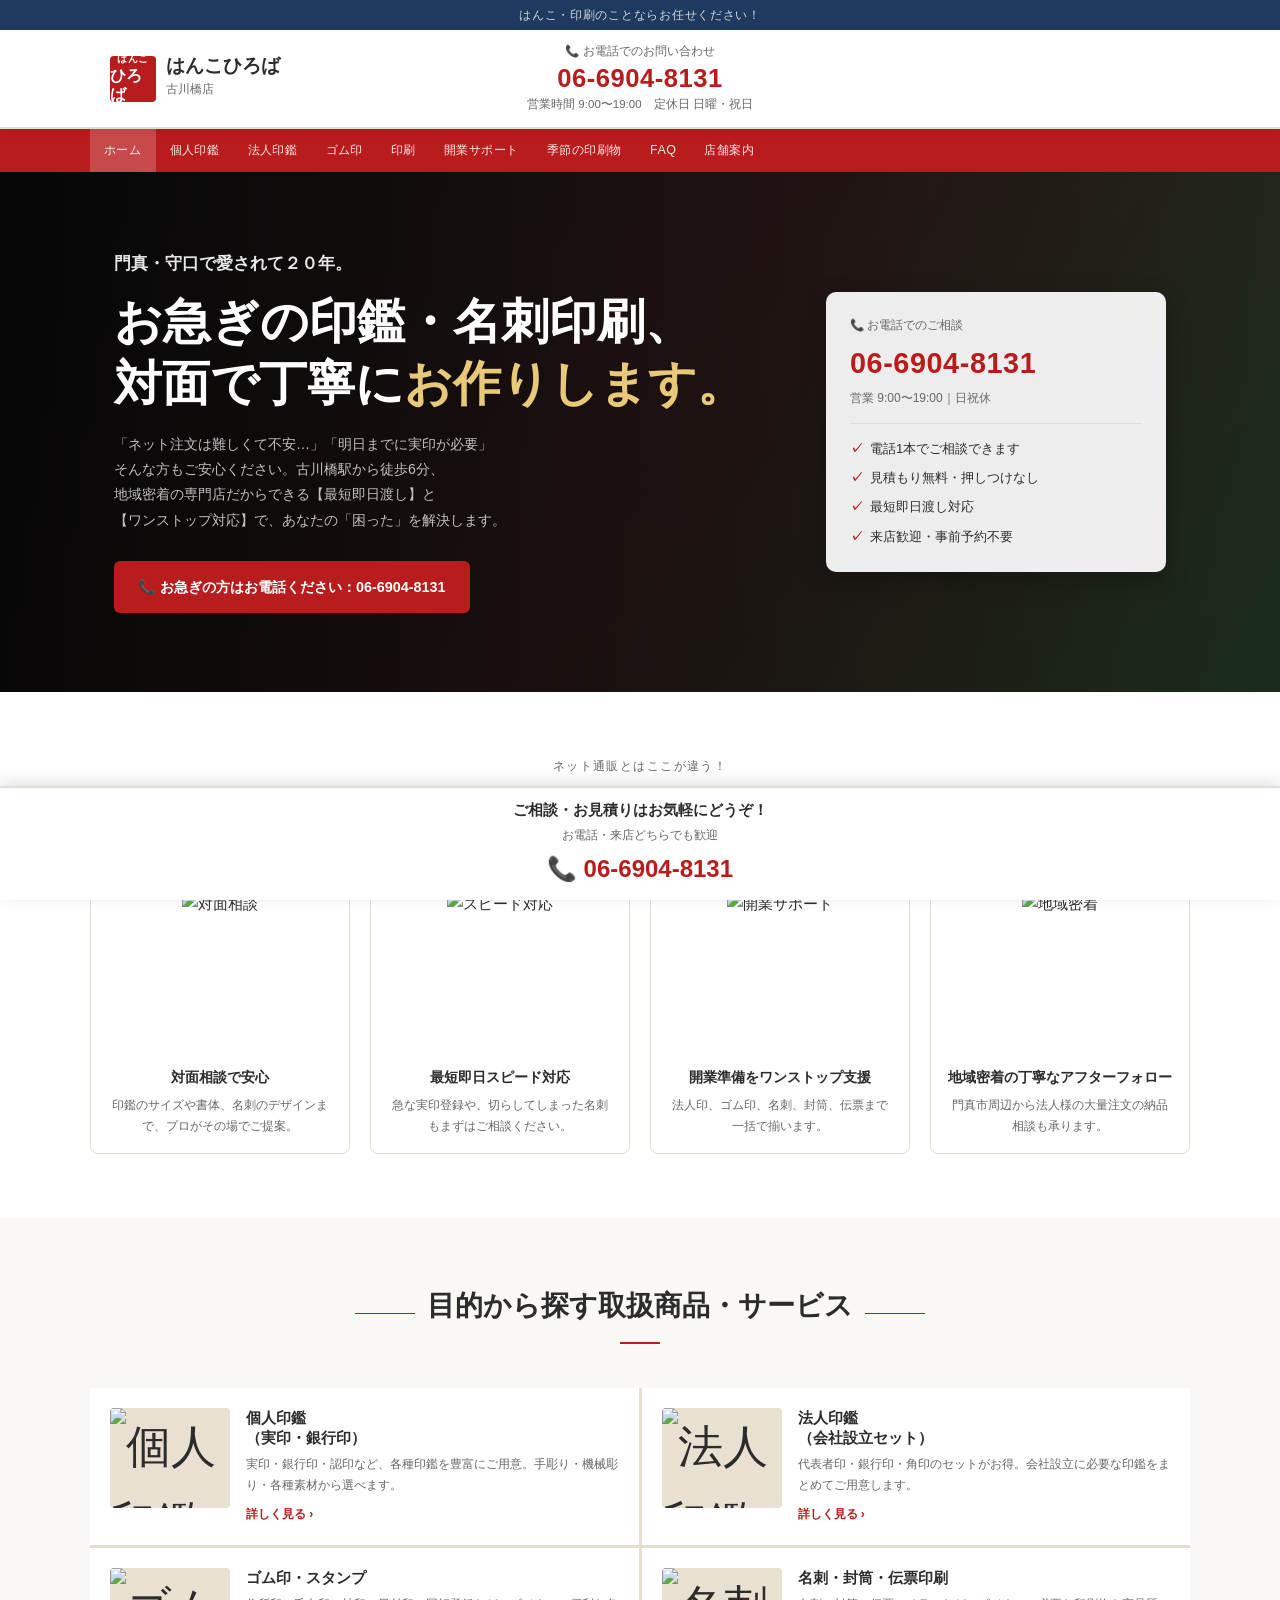
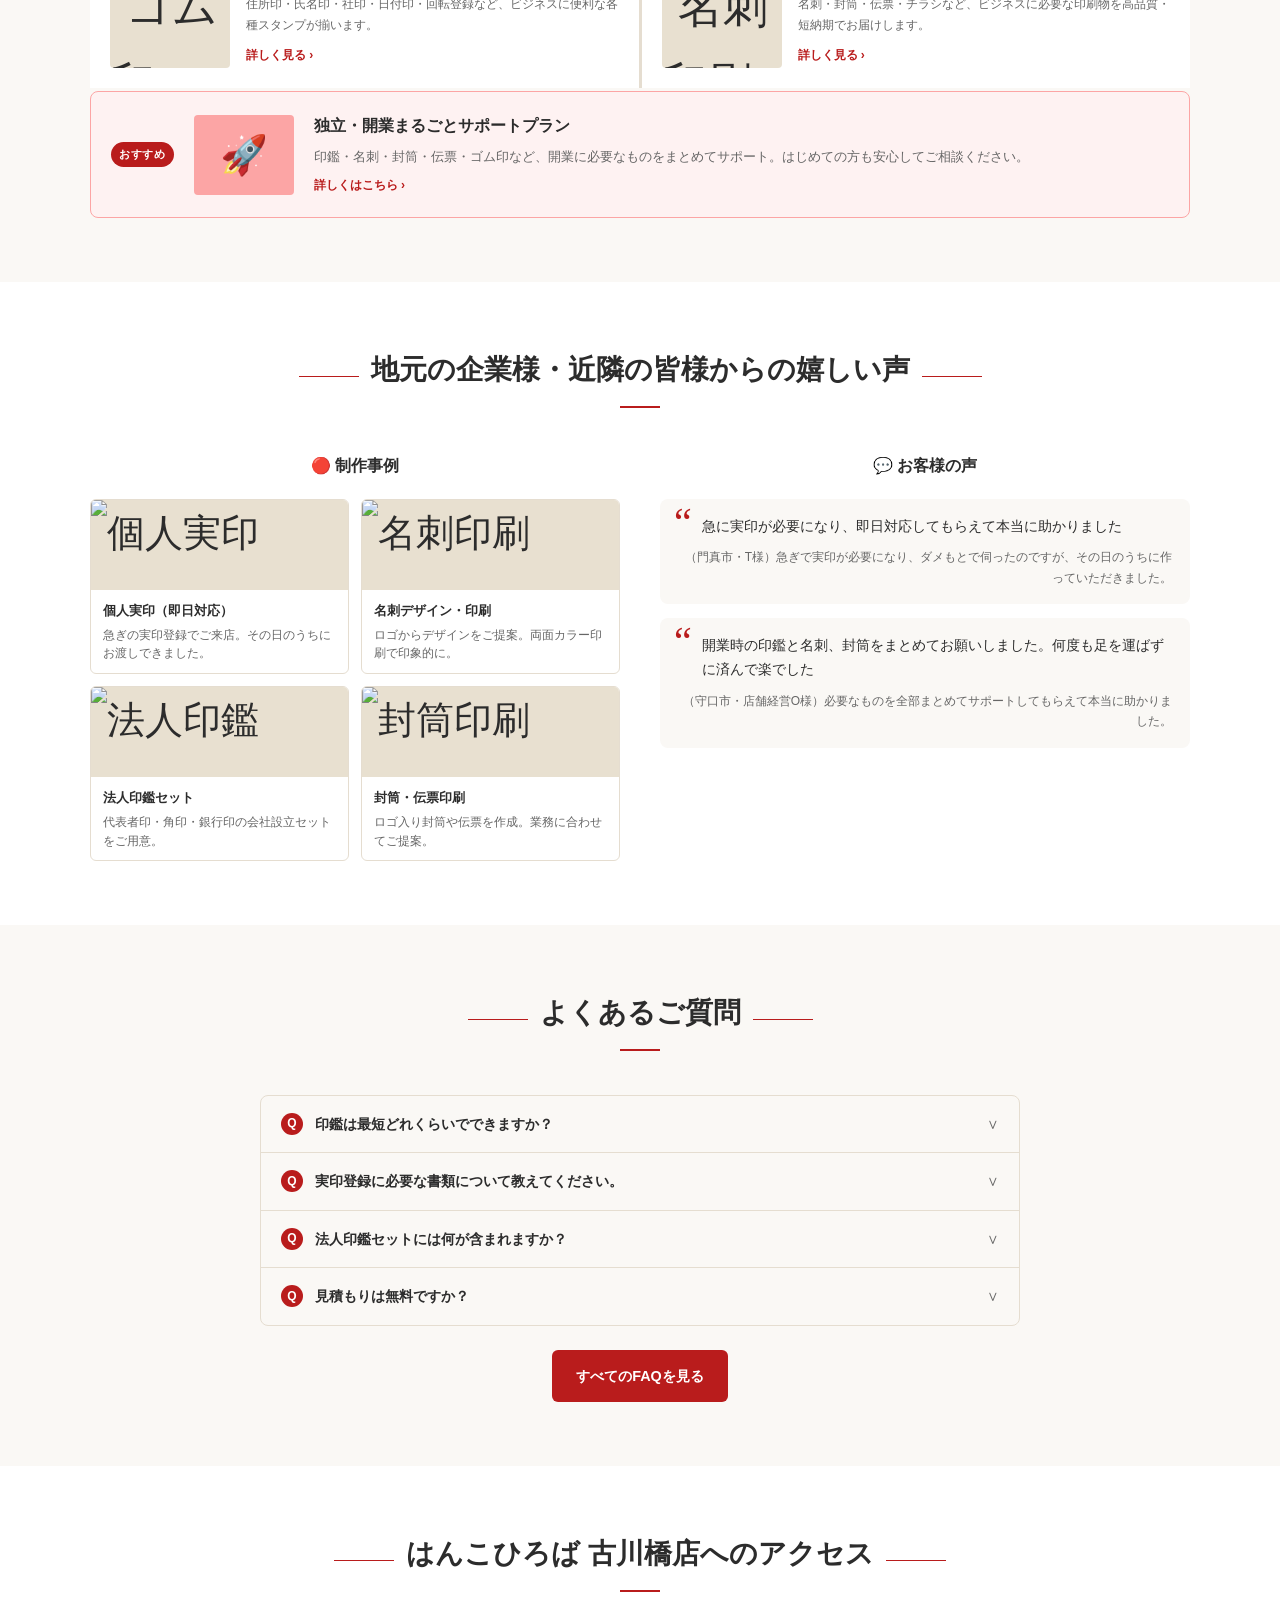
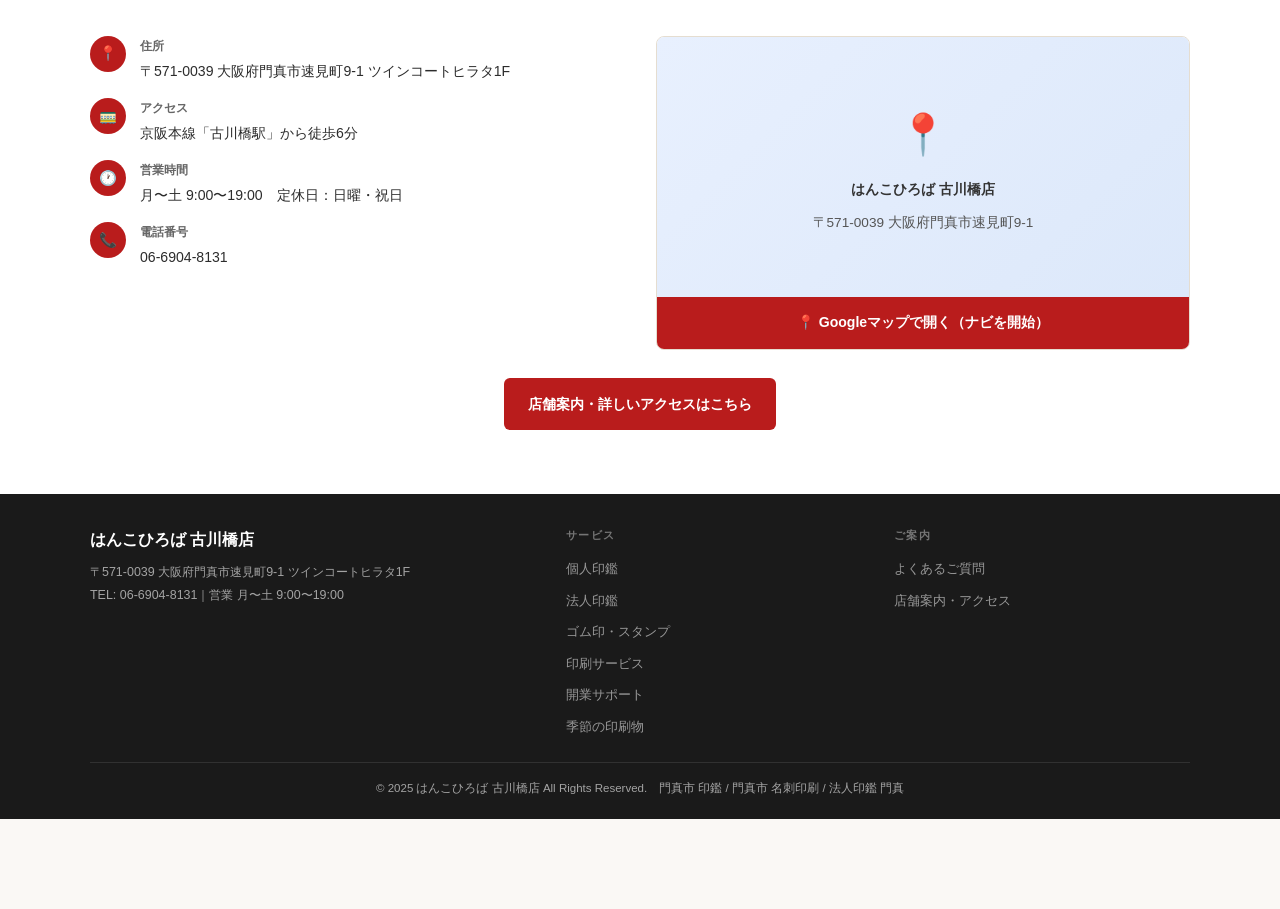
==== commit 8c44acbc: "Update hero-sub-catch text to reflect 20 year" ====
--- a/index.html
+++ b/index.html
@@ -51,7 +51,7 @@
   <div class="hero-overlay"></div>
   <div class="hero-inner">
     <div>
-      <p class="hero-sub-catch">門真・守口で愛されて〇年。</p>
+      <p class="hero-sub-catch">門真・守口で愛されて２０年。</p>
       <h2 class="hero-catch">お急ぎの印鑑・名刺印刷、<br>対面で丁寧に<span>お作りします。</span></h2>
       <p class="hero-desc">「ネット注文は難しくて不安…」「明日までに実印が必要」<br>そんな方もご安心ください。古川橋駅から徒歩6分、<br>地域密着の専門店だからできる【最短即日渡し】と<br>【ワンストップ対応】で、あなたの「困った」を解決します。</p>
       <div class="hero-btns">
